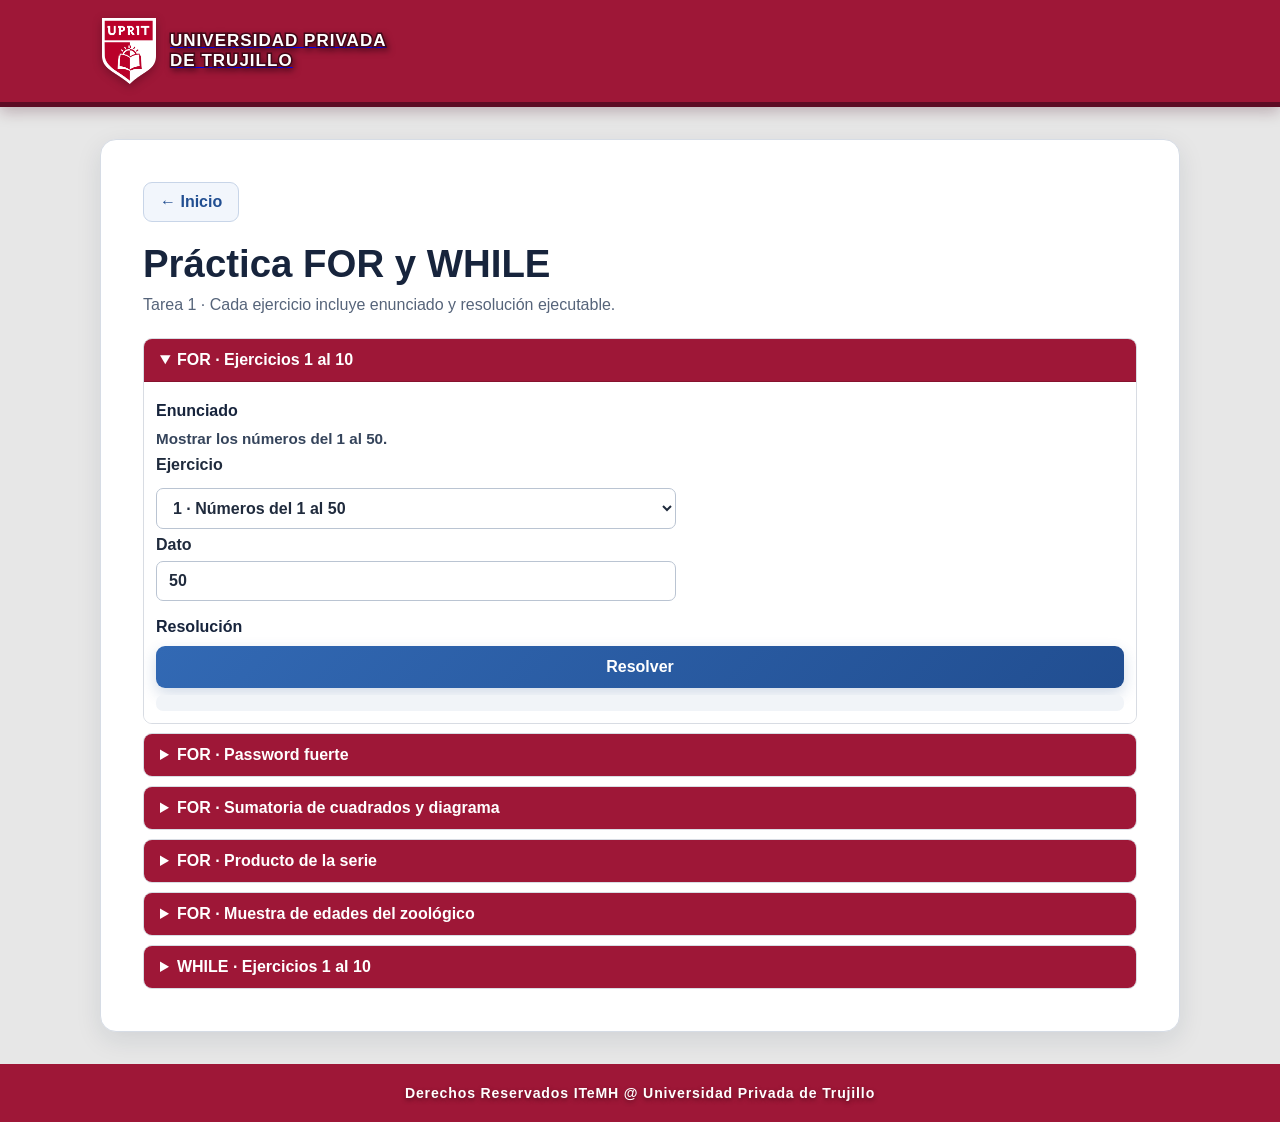
==== PDF1.html @ 5e94118c "Add files via upload" ====
<!doctype html>
<html lang="es">
  <head>
    <!-- CONFIGURACIÓN DE IDIOMA, CARACTERES, PANTALLA Y ESTILOS -->
    <meta charset="utf-8" />
    <meta name="viewport" content="width=device-width,initial-scale=1" />
    <title>Práctica FOR y WHILE · Tarea 1</title>
    <link rel="stylesheet" href="style.css" />
  </head>
  <body>
    <!-- ENCABEZADO INSTITUCIONAL Y ENLACE PARA VOLVER AL INICIO -->
    <header class="topline">
      <a class="identity" href="index.html">
        <img src="imagenes/INSIGNIA_UPRIT.png" alt="Insignia UPRIT" />
        <span class="identity__name">
          Universidad Privada
          <br />
          de Trujillo
        </span>
      </a>
    </header>

    <!-- CONTENIDO PRINCIPAL: EJERCICIOS FOR Y WHILE -->
    <main>
      <a class="back-link" href="index.html">← Inicio</a>
      <h1>Práctica FOR y WHILE</h1>
      <p class="page-intro">Tarea 1 · Cada ejercicio incluye enunciado y resolución ejecutable.</p>


      <!-- LISTA DE EJERCICIOS Y FORMULARIOS INTERACTIVOS -->
      <div class="exercise-list">


        <!-- SELECTOR CON LOS DIEZ EJERCICIOS REALIZADOS USANDO FOR -->
        <details class="exercise exercise--selector" open>
          <summary><h2>FOR · Ejercicios 1 al 10</h2></summary>
          <div class="exercise__body">
            <form onsubmit="return runFor(event);">
              <label>
                Ejercicio
                <select id="fop" onchange="updateForPrompt()">
                  <option value="1">1 · Números del 1 al 50</option>
                  <option value="2">2 · Números del 50 al 1</option>
                  <option value="3">3 · Suma del 1 al 20</option>
                  <option value="4">4 · Tabla del 9</option>
                  <option value="5">5 · Contar pares del 1 al 100</option>
                  <option value="6">6 · Múltiplos de 3</option>
                  <option value="7">7 · Letras del nombre</option>
                  <option value="8">8 · Factorial</option>
                  <option value="9">9 · Promedio de cinco valores</option>
                  <option value="10">10 · Contar valores mayores a 10</option>
                </select>
              </label>
              <p class="exercise-prompt" id="fprompt"></p>
              <label>
                Dato
                <input id="finput" value="50" required />
              </label>
              <button>Resolver</button>
              <output id="fout"></output>
            </form>
          </div>
        </details>


        <!-- GENERADOR DE CONTRASEÑA CON REGLAS BASADAS EN EL NOMBRE -->
        <details class="exercise">
          <summary><h2>FOR · Password fuerte</h2></summary>
          <div class="exercise__body">
            <p>
              Construir clave: longitud + c si impar/t si par + última letra + $ si vocal/% si consonante + primeras
              tres letras.
            </p>
            <form onsubmit="return password(event);">
              <label>
                Nombre
                <input id="nombre" required />
              </label>
              <button>Generar password</button>
              <output id="rpass"></output>
            </form>
            <p>La clave se forma exactamente concatenando esos cinco componentes.</p>
          </div>
        </details>


        <!-- SUMATORIA DE CUADRADOS, RESULTADO Y PASOS DE RESOLUCIÓN -->
        <details class="exercise">
          <summary><h2>FOR · Sumatoria de cuadrados y diagrama</h2></summary>
          <div class="exercise__body">
            <p>Calcular 1² + 2² + 3² + … + n².</p>
            <form onsubmit="return sumCuad(event);">
              <label>
                Valor de n
                <input id="ncuad" type="number" min="1" step="1" value="5" required />
              </label>
              <button>Calcular</button>
              <output id="rcuad"></output>
            </form>
            <p>
              <b>Pseudocódigo:</b>
              Inicio → leer n → suma=0 → para i de 1 a n: suma=suma+i×i → mostrar suma → Fin.
            </p>
            <p>
              <b>Diagrama:</b>
              Inicio → Entrada n → Inicializar suma e i → ¿i≤n? Sí: acumular i² e incrementar i (regresar a condición);
              No: mostrar suma → Fin.
            </p>
          </div>
        </details>


        <!-- PRODUCTO DE LA SERIE Y PASOS DE RESOLUCIÓN -->
        <details class="exercise">
          <summary><h2>FOR · Producto de la serie</h2></summary>
          <div class="exercise__body">
            <p>Calcular P = 1 × 1/2 × 1/3 × … × 1/n.</p>
            <form onsubmit="return producto(event);">
              <label>
                Último denominador n
                <input id="nprod" type="number" min="1" step="1" value="5" required />
              </label>
              <button>Calcular</button>
              <output id="rprod"></output>
            </form>
            <p>
              <b>Pseudocódigo:</b>
              P=1; para i=1..n: P=P×(1/i); mostrar P.
            </p>
            <p>
              <b>Diagrama:</b>
              Inicio → leer n → P=1, i=1 → ¿i≤n? Sí: P=P×1/i, i=i+1 y repetir; No: mostrar P → Fin.
            </p>
          </div>
        </details>


        <!-- CLASIFICACIÓN DE EDADES POR ESPECIE DEL ZOOLÓGICO -->
        <details class="exercise">
          <summary><h2>FOR · Muestra de edades del zoológico</h2></summary>
          <div class="exercise__body">
            <p>
              Elefantes: 20 muestras; jirafas: 15; chimpancés: 40. Categorías: 0–1 año, más de 1 y menos de 3, y 3 años
              o más.
            </p>
            <form onsubmit="return zoologico(event);">
              <label>
                Especie
                <select id="especie">
                  <option value="elefantes">Elefantes (20)</option>
                  <option value="jirafas">Jirafas (15)</option>
                  <option value="chimpances">Chimpancés (40)</option>
                </select>
              </label>
              <label>
                Edades en años, separadas por coma
                <input id="edades" placeholder="0.5, 1, 2.4, 3" required />
              </label>
              <button>Calcular porcentajes</button>
              <output id="rzoo"></output>
            </form>
            <p>
              Resolución: contar cada categoría recorriendo la muestra; porcentaje = conteo ÷ tamaño de muestra × 100.
            </p>
          </div>
        </details>


        <!-- SELECTOR CON LOS DIEZ EJERCICIOS REALIZADOS USANDO WHILE -->
        <details class="exercise exercise--selector">
          <summary><h2>WHILE · Ejercicios 1 al 10</h2></summary>
          <div class="exercise__body">
            <p>
              <b>1.</b>
              Mostrar 1 a 30.
              <b>2.</b>
              Mostrar pares hasta 40.
              <b>3.</b>
              Sumar consecutivos hasta alcanzar 100.
              <b>4.</b>
              Tabla del 6.
              <b>5.</b>
              Contar letras.
              <b>6.</b>
              Sumar 10 números.
              <b>7.</b>
              Mostrar de −1 a −10.
              <b>8.</b>
              Repetir mensaje cinco veces.
              <b>9.</b>
              Contar entradas hasta 0 (sin contar el 0).
              <b>10.</b>
              Promediar notas de 0 a 20 hasta -1.
            </p>
            <form onsubmit="return runWhile(event);">
              <label>
                Ejercicio
                <select id="wop" onchange="updateWhilePrompt()">
                  <option value="1">1 · Números del 1 al 30</option>
                  <option value="2">2 · Pares hasta 40</option>
                  <option value="3">3 · Sumar hasta llegar a 100</option>
                  <option value="4">4 · Tabla del 6</option>
                  <option value="5">5 · Contar letras</option>
                  <option value="6">6 · Sumar diez números</option>
                  <option value="7">7 · Negativos hasta −10</option>
                  <option value="8">8 · Repetir mensaje cinco veces</option>
                  <option value="9">9 · Contar hasta escribir 0</option>
                  <option value="10">10 · Promedio de notas</option>
                </select>
              </label>
              <p class="exercise-prompt" id="wprompt"></p>
              <label>
                Dato
                <input id="winput" value="30" />
              </label>
              <button>Resolver</button>
              <output id="wout"></output>
            </form>
          </div>
        </details>
      </div>
    </main>

    
    <!-- PIE DE PÁGINA INSTITUCIONAL -->
    <footer>Derechos Reservados ITeMH @ Universidad Privada de Trujillo</footer>
    
    
    <!-- COMIENZA SCRIPT -->
    <script>
      // FUNCIONES CORTAS PARA LOCALIZAR ELEMENTOS Y LEER SU VALOR.
      const $ = (id) => document.getElementById(id),
        val = (id) => $(id).value;


      // AGREGA TÍTULOS DE ENUNCIADO Y RESOLUCIÓN A CADA EJERCICIO.
      // PREPARA LOS TÍTULOS DE LAS SECCIONES DE SELECCIÓN FOR Y WHILE.
      document.querySelectorAll(".exercise:not(.exercise--selector) .exercise__body").forEach((body) => {
        const nodes = [...body.children],
          statement = nodes.find((n) => n.matches("p"));
        if (!statement) return;
        const rest = nodes.filter((n) => n !== statement),
          form = rest.find((n) => n.matches("form")),
          explanation = rest.filter((n) => n.matches("p"));
        const en = document.createElement("p");
        en.className = "section-label";
        en.innerHTML = "<strong>Enunciado</strong>";
        const re = document.createElement("p");
        re.className = "section-label";
        re.innerHTML = "<strong>Resolución</strong>";
        body.replaceChildren(en, statement);
        if (explanation.length) {
          body.append(re, ...explanation);
        } else body.append(re);
        if (form) body.append(form);
        rest.filter((n) => !n.matches("p,form")).forEach((n) => body.append(n));
      });


      // COLOCA CADA CONSIGNA JUNTO AL SELECTOR CORRESPONDIENTE.
      document.querySelectorAll(".exercise--selector .exercise__body form").forEach((form) => {
        const en = document.createElement("p");
        en.className = "section-label";
        en.innerHTML = "<strong>Enunciado</strong>";
        const re = document.createElement("p");
        re.className = "section-label";
        re.innerHTML = "<strong>Resolución</strong>";
        form.before(en);
        form.querySelector("button").before(re);
      });
      document
        .querySelectorAll("#fprompt,#wprompt")
        .forEach((prompt) => prompt.closest("form").querySelector("label").before(prompt));


      // CONSIGNAS QUE SE MUESTRAN AL ELEGIR CADA EJERCICIO FOR.
      const forPrompts = [
        "Mostrar los números del 1 al 50.",
        "Mostrar los números del 50 al 1.",
        "Calcular la suma de los números del 1 al 20.",
        "Mostrar la tabla de multiplicar del 9.",
        "Contar cuántos números pares hay entre 1 y 100.",
        "Mostrar los múltiplos de 3 hasta 30.",
        "Ingresar un nombre y mostrar cada letra.",
        "Ingresar un entero y calcular su factorial.",
        "Ingresar cinco números y calcular su promedio.",
        "Ingresar cinco números y contar cuántos son mayores a 10.",
      ];


      // CONSIGNAS QUE SE MUESTRAN AL ELEGIR CADA EJERCICIO WHILE.
      const whilePrompts = [
        "Mostrar los números del 1 al 30.",
        "Mostrar los números pares hasta 40.",
        "Sumar números consecutivos hasta que la suma llegue al menos a 100.",
        "Mostrar la tabla del 6.",
        "Ingresar una palabra y contar sus letras.",
        "Ingresar exactamente 10 números y calcular su suma.",
        "Mostrar los números negativos desde −1 hasta −10.",
        "Ingresar un mensaje y repetirlo cinco veces.",
        "Ingresar números hasta el centinela 0 y contar los anteriores.",
        "Ingresar notas de 0 a 20 hasta -1 y calcular el promedio.",
      ];


      // ACTUALIZA LA CONSIGNA Y EL DATO DE EJEMPLO DEL SELECTOR FOR.
      function updateForPrompt() {
        let i = +$("fop").value - 1;
        $("fprompt").textContent = forPrompts[i];
        $("finput").value =
          i === 0
            ? "50"
            : i === 1
              ? "50"
              : i === 6
                ? "Ana"
                : i === 7
                  ? "5"
                  : i === 8
                    ? "10, 12, 14, 16, 18"
                    : i === 9
                      ? "5, 12, 8, 20, 11"
                      : "5";
      }


      // ACTUALIZA LA CONSIGNA Y EL DATO DE EJEMPLO DEL SELECTOR WHILE.
      function updateWhilePrompt() {
        let i = +$("wop").value - 1;
        $("wprompt").textContent = whilePrompts[i];
        $("winput").value = ["30", "40", "100", "6", "", "1,2,3,4,5,6,7,8,9,10", "", "Hola", "4,7,2,0", "12,15,18,-1"][
          i
        ];
      }


      // MUESTRA LA INFORMACIÓN INICIAL AL CARGAR LA PÁGINA.
      updateForPrompt();
      updateWhilePrompt();


      // EJECUTA EL EJERCICIO FOR SELECCIONADO Y PRESENTA SU RESULTADO.
      function runFor(e) {
        e.preventDefault();
        let op = +val("fop"),
          raw = val("finput").trim(),
          n = Number(raw),
          a = [],
          r = "";
        if (op === 1) {
          n = Number(raw) || 50;
          for (let i = 1; i <= n; i++) a.push(i);
          r = a.join(", ");
        }
        if (op === 2) {
          n = Number(raw) || 50;
          for (let i = n; i >= 1; i--) a.push(i);
          r = a.join(", ");
        }
        if (op === 3) {
          let s = 0;
          for (let i = 1; i <= 20; i++) s += i;
          r = "Suma = " + s;
        }
        if (op === 4) {
          for (let i = 1; i <= 10; i++) a.push(`9 × ${i} = ${9 * i}`);
          r = a.join(" · ");
        }
        if (op === 5) {
          let c = 0;
          for (let i = 1; i <= 100; i++) if (i % 2 === 0) c++;
          r = "Cantidad de pares = " + c;
        }
        if (op === 6) {
          for (let i = 3; i <= 30; i += 3) a.push(i);
          r = a.join(", ");
        }
        if (op === 7) {
          r = [...raw].join(" · ");
        }
        if (op === 8) {
          if (!Number.isInteger(n) || n < 0 || n > 170) r = "Ingrese entero entre 0 y 170.";
          else {
            let f = 1;
            for (let i = 2; i <= n; i++) f *= i;
            r = `${n}! = ${f}`;
          }
        }
        if (op === 9 || op === 10) {
          let ns = raw
            .split(/[\s,;]+/)
            .filter(Boolean)
            .map(Number);
          if (ns.length !== 5 || ns.some((x) => !Number.isFinite(x)))
            r = "Ingrese exactamente cinco números separados por coma.";
          else if (op === 9) r = "Promedio = " + ns.reduce((s, x) => s + x, 0) / 5;
          else {
            let c = 0;
            for (let x of ns) if (x > 10) c++;
            r = "Mayores que 10 = " + c;
          }
        }
        $("fout").textContent = r;
        return false;
      }


      // GENERA UNA CONTRASEÑA APLICANDO LAS REGLAS DEL EJERCICIO.
      function password(e) {
        e.preventDefault();
        let n = val("nombre").trim();
        if (!n) {
          $("rpass").textContent = "Ingrese un nombre.";
          return false;
        }
        let first = n.slice(0, 3),
          last = n.at(-1),
          vowel = "aeiouáéíóú".includes(last.toLowerCase());
        $("rpass").textContent = `Password: ${n.length}${n.length % 2 ? "c" : "t"}${last}${vowel ? "$" : "%"}${first}`;
        return false;
      }


      // CALCULA LA SUMA DE LOS CUADRADOS DESDE 1 HASTA N.
      function sumCuad(e) {
        e.preventDefault();
        let n = +$("ncuad").value,
          s = 0;
        for (let i = 1; i <= n; i++) s += i * i;
        $("rcuad").textContent = `La sumatoria hasta ${n} es ${s}`;
        return false;
      }


      // CALCULA EL PRODUCTO DE LOS INVERSOS DESDE 1 HASTA N.
      function producto(e) {
        e.preventDefault();
        let n = +$("nprod").value,
          p = 1;
        for (let i = 1; i <= n; i++) p *= 1 / i;
        $("rprod").textContent = `P = ${p} (≈ ${p.toExponential(6)})`;
        return false;
      }


      // VALIDA Y CLASIFICA LAS EDADES DE UNA MUESTRA DE ANIMALES.
      function zoologico(e) {
        e.preventDefault();
        let n = { elefantes: 20, jirafas: 15, chimpances: 40 }[val("especie")],
          xs = val("edades")
            .split(/[\s,;]+/)
            .filter(Boolean)
            .map(Number);
        if (xs.length !== n || xs.some((x) => !Number.isFinite(x) || x < 0)) {
          $("rzoo").textContent = `Ingrese exactamente ${n} edades válidas.`;
          return false;
        }
        let c = [0, 0, 0];
        for (let x of xs) {
          if (x <= 1) c[0]++;
          else if (x < 3) c[1]++;
          else c[2]++;
        }
        $("rzoo").textContent =
          `0–1 año: ${c[0]} (${((c[0] / n) * 100).toFixed(1)}%) · >1 y <3: ${c[1]} (${((c[1] / n) * 100).toFixed(1)}%) · 3 o más: ${c[2]} (${((c[2] / n) * 100).toFixed(1)}%)`;
        return false;
      }


      // EJECUTA EL EJERCICIO WHILE SELECCIONADO Y MUESTRA EL RESULTADO.
      function runWhile(e) {
        e.preventDefault();
        let o = +val("wop"),
          raw = val("winput").trim(),
          a = [],
          r = "";
        if (o === 1) {
          let i = 1;
          while (i <= 30) a.push(i++);
          r = a.join(", ");
        }
        if (o === 2) {
          let i = 2;
          while (i <= 40) {
            a.push(i);
            i += 2;
          }
          r = a.join(", ");
        }
        if (o === 3) {
          let s = 0,
            i = 1;
          while (s < 100) s += i++;
          r = `Suma=${s}; último número=${i - 1}`;
        }
        if (o === 4) {
          let i = 1;
          while (i <= 10) {
            a.push(`6×${i}=${6 * i}`);
            i++;
          }
          r = a.join(" · ");
        }
        if (o === 5) {
          let i = 0;
          while (i < raw.length) i++;
          r = "Cantidad de caracteres = " + i;
        }
        if (o === 6 || o === 9 || o === 10) {
          let ns = raw
            .split(/[\s,;]+/)
            .filter(Boolean)
            .map(Number);
          if (ns.some((x) => !Number.isFinite(x))) r = "Entrada inválida";
          else if (o === 6) {
            if (ns.length !== 10) r = "Ingrese exactamente 10 números.";
            else {
              let i = 0,
                s = 0;
              while (i < 10) s += ns[i++];
              r = "Suma = " + s;
            }
          } else if (o === 9) {
            let i = 0;
            while (i < ns.length && ns[i] !== 0) i++;
            r = "Cantidad antes del cero = " + i + (i === ns.length ? " (no se encontró el 0)" : "");
          } else {
            let i = 0,
              s = 0,
              c = 0;
            while (i < ns.length && ns[i] !== -1) {
              if (ns[i] < 0 || ns[i] > 20) {
                r = "Nota inválida (use 0 a 20).";
                break;
              }
              s += ns[i++];
              c++;
            }
            if (!r) r = c ? "Promedio = " + (s / c).toFixed(2) : "No se ingresaron notas";
          }
        }
        if (o === 7) {
          let i = -1;
          while (i >= -10) a.push(i--);
          r = a.join(", ");
        }
        if (o === 8) {
          let i = 0;
          while (i < 5) {
            a.push(raw);
            i++;
          }
          r = a.join(" · ");
        }
        $("wout").textContent = r;
        return false;
      }
    </script>
    <!-- FINALIZA SCRIPT -->

  </body>
</html>
---- style.css ----
:root { font-family: "Segoe UI", Arial, sans-serif; color: #202b3d; background: #e7e7e7; --red: #9e1737; --red-dark: #5c0c24; --ink: #17243c; --blue: #214e91; --content-width: 1080px; }
* { box-sizing: border-box; }
body { min-height: 100vh; margin: 0; display: flex; flex-direction: column; background: #e7e7e7; }
.topline { display: flex; align-items: center; justify-content: space-between; gap: 20px; padding: 18px max(24px, calc((100% - var(--content-width)) / 2)); background: var(--red); border-bottom: 5px solid var(--red-dark); box-shadow: 0 5px 14px rgba(63,7,27,.25); }
.identity { display: flex; align-items: center; gap: 12px; }
.identity img { width: 58px; height: 66px; object-fit: contain; filter: drop-shadow(0 3px 5px rgba(40,0,15,.35)); }
.identity__name { color: #fff; font-size: 17px; font-weight: 850; letter-spacing: .06em; line-height: 1.15; text-transform: uppercase; -webkit-text-stroke: 3px #430818; paint-order: stroke fill; filter: drop-shadow(2px 3px 3px rgba(35,0,12,.55)); }
main { width: min(100% - 32px, var(--content-width)); flex: 1; margin: 32px auto; }
main.main--cover { width: min(100% - 32px, clamp(620px, 46vw, 820px)); display: flex; align-items: center; }
.cover { width: 100%; padding: 12px 20px; border: 0; outline: 0; background: transparent; text-align: center; box-shadow: none; }
.cover h1 { margin: 0; color: var(--ink); font-size: clamp(28px,2.4vw,46px); letter-spacing: -.04em; line-height: 1.15; text-shadow: 0 3px 6px rgba(0,0,0,.28); }
.cover__session { display: block; margin: 8px 0 3em; color: var(--red); font-size: 15px; font-weight: 800; letter-spacing: .16em; text-transform: uppercase; }
.cover__details { display: grid; gap: 12px; margin: 0; } .cover__details div { margin: 0; }
.cover__details dt { margin-bottom: 2px; color: #677b95; font-size: 15px; font-weight: 700; letter-spacing: .12em; text-transform: uppercase; }
.cover__details dd { margin: 0; color: var(--ink); font-size: clamp(17px,1.15vw,22px); font-weight: 600; line-height: 1.3; text-transform: uppercase; overflow-wrap: anywhere; }
.cover__links { display: grid; grid-template-columns: repeat(2,minmax(0,1fr)); gap: 14px; margin-top: 3em; }
.cover__links a, button { display: inline-block; padding: 12px 18px; border: 0; border-radius: 9px; background: linear-gradient(135deg,#3269b4,var(--blue)); color: #fff; font: inherit; font-weight: 700; text-decoration: none; cursor: pointer; box-shadow: 0 6px 15px rgba(29,74,139,.2); transition: transform .2s,box-shadow .2s,background .2s; }
.cover__links a { display: block; padding: 16px 20px; }
.cover__links a:hover, button:hover { transform: translateY(-2px); background: #173f7c; box-shadow: 0 10px 20px rgba(29,74,139,.27); }
:focus-visible { outline: 3px solid #bc2435; outline-offset: 3px; }
.cover__session,.cover__details dt,.cover__details dd { text-shadow: 0 2px 3px rgba(23,36,60,.22); }
.cover__links a { text-shadow: 0 1px 2px rgba(18,45,85,.45); }
main:not(.main--cover) h1 { margin: 0 0 10px; color: var(--ink); font-size: clamp(28px,3vw,40px); }
main:not(.main--cover) { padding: clamp(20px,4vw,42px); border: 1px solid #d6dce5; border-radius: 16px; background: #fff; box-shadow: 0 8px 26px rgba(23,36,60,.10); }
.page-intro { margin: 0 0 24px; color: #56647a; }
.exercise-list { display: grid; gap: 9px; }
main > section { margin: 14px 0; padding: 14px 0; border: 0; border-bottom: 1px solid #d6dce5; border-radius: 0; background: transparent; box-shadow: none; }
.exercise { overflow: hidden; border: 1px solid #d8dce3; border-radius: 9px; background: #fff; box-shadow: none; }
.exercise h2 { margin: 0; font-size: 1.1rem; }
.exercise summary { padding: 12px 16px; background: var(--red); color: #fff; font-weight: 750; cursor: pointer; }
.exercise summary::marker { color: #fff; }
.exercise summary h2 { display: inline; color: inherit; font-size: 1rem; }
.exercise[open] summary { border-bottom: 1px solid #86122d; }
.exercise__body { padding: 10px 12px 12px; color: #202b3d; background: #fff; }
.exercise__body p { margin: 7px 0; }
.exercise__body .section-label { margin: 10px 0 3px; color: #17243c; }
.exercise__body .section-label strong { font-weight: 800; }
.exercise-prompt { margin: 2px 0 !important; color: #35445b; font-size: .95rem; font-weight: 750; }
.exercise--selector label:has(#fop), .exercise--selector label:has(#wop) { font-size: 0; }
.exercise--selector label:has(#fop)::before, .exercise--selector label:has(#wop)::before { content: "Ejercicio"; font-size: 1rem; }
.exercise--selector label:has(#fop) select, .exercise--selector label:has(#wop) select { font-size: 1rem; }
.exercise--selector .exercise__body > p:not(.exercise-prompt):not(.section-label) { display: none; }
.exercise--selector .exercise__body form { gap: 7px; margin-top: 8px; }
.exercise--selector .exercise__body output { min-height: 0; padding: 8px 10px; }
.exercise form { display: grid; gap: 12px; margin-top: 16px; }
.exercise label { display: grid; gap: 7px; font-weight: 650; }
input,select { width: 100%; max-width: 520px; padding: 10px 12px; border: 1px solid #bac4d2; border-radius: 7px; background: #fff; color: #202b3d; font: inherit; }
output { display: block; min-height: 1.5em; padding: 12px; border-radius: 7px; background: #f1f4f8; color: var(--ink); line-height: 1.6; overflow-wrap: anywhere; }
.back-link { display: inline-flex; align-items: center; gap: 8px; margin: 0 0 20px; padding: 10px 16px; border: 1px solid #c8d5e8; border-radius: 9px; background: #f2f6fc; color: var(--blue); font-weight: 750; text-decoration: none; transition: background .2s,transform .2s,box-shadow .2s; }
.back-link:hover { transform: translateY(-1px); background: #e4edf9; box-shadow: 0 4px 10px rgba(29,74,139,.12); }
footer { padding: 21px 20px; background: var(--red); color: #fff; font-size: clamp(13px,1.1vw,16px); font-weight: 800; letter-spacing: .06em; text-align: center; text-shadow: 0 2px 4px rgba(45,0,16,.55); }
@media(max-width:640px) { .topline { padding: 13px 18px; } main { margin-top: 20px; } }
@media(max-width:430px) { .topline { padding: 12px 14px; } .identity { gap: 9px; } .identity img { width: 47px; height: 54px; } .identity__name { font-size: 13px; } main,main.main--cover { width: min(100% - 20px,620px); margin: 20px auto; } main:not(.main--cover) { padding: 16px 12px; } .cover { padding: 10px 5px; } .cover h1 { font-size: clamp(25px,7vw,30px); } .cover__details dd { font-size: 16px; } .cover__links { grid-template-columns: 1fr; } .exercise__body { padding: 12px; } }
@media(prefers-reduced-motion:reduce) { *,*::before,*::after { transition: none !important; } }
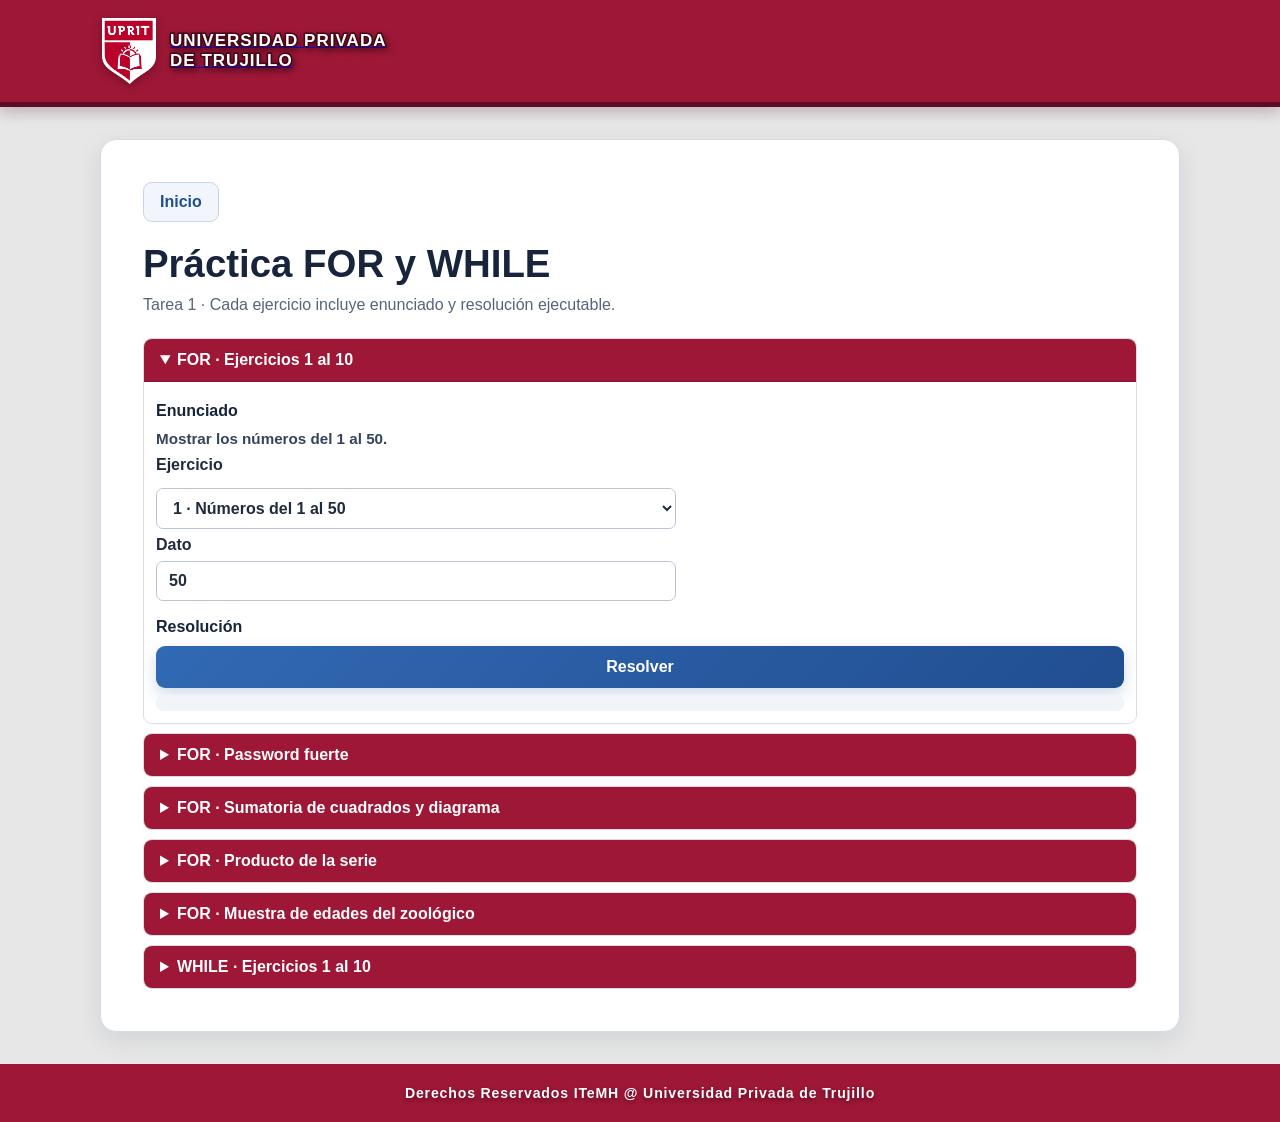
==== commit 4f00d4c5: "Update PDF1.html" ====
--- a/PDF1.html
+++ b/PDF1.html
@@ -22,7 +22,7 @@
 
     <!-- CONTENIDO PRINCIPAL: EJERCICIOS FOR Y WHILE -->
     <main>
-      <a class="back-link" href="index.html">← Inicio</a>
+      <a class="back-link" href="index.html">Inicio</a>
       <h1>Práctica FOR y WHILE</h1>
       <p class="page-intro">Tarea 1 · Cada ejercicio incluye enunciado y resolución ejecutable.</p>
 
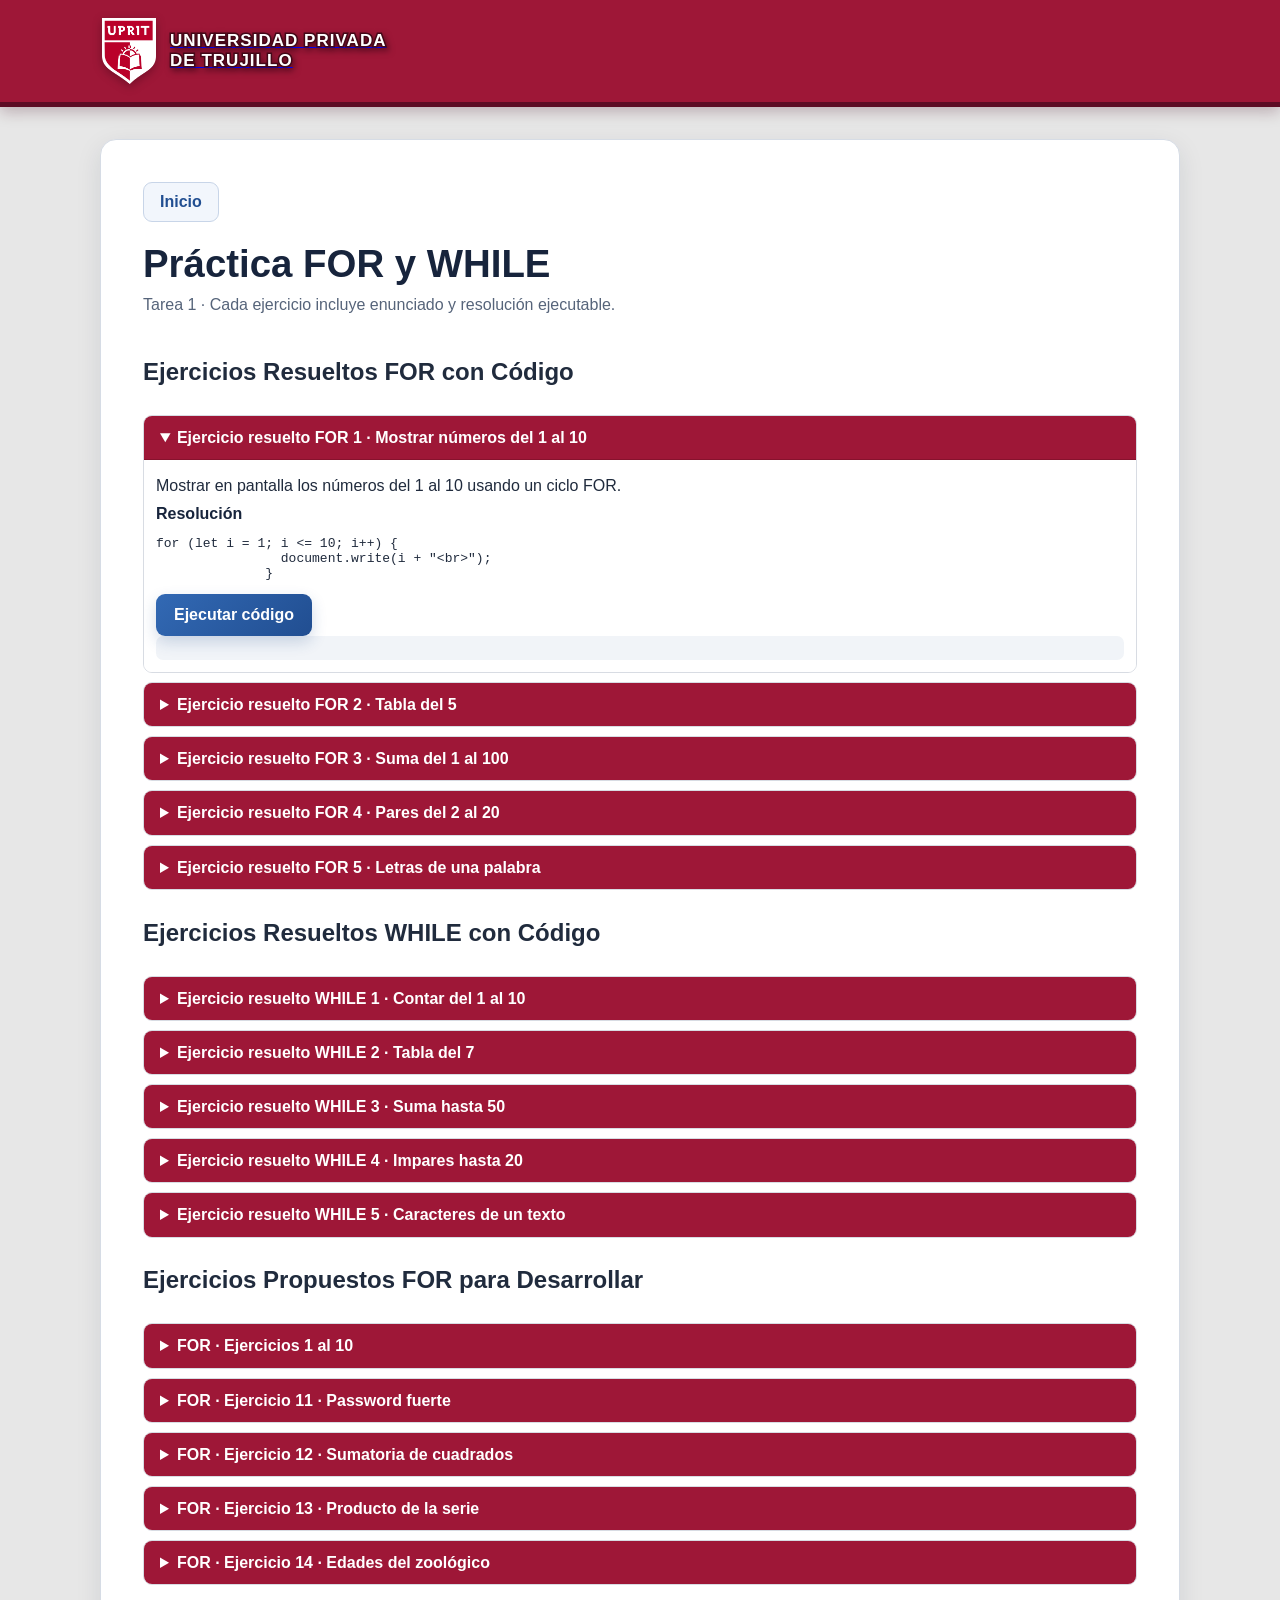
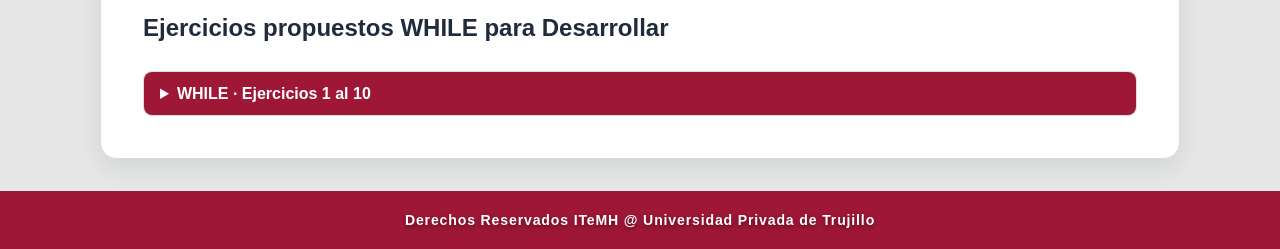
==== commit 133a917e: "Add files via upload" ====
--- a/PDF1.html
+++ b/PDF1.html
@@ -1,6 +1,9 @@
 <!doctype html>
 <html lang="es">
   <head>
+
+
+
     <!-- CONFIGURACIÓN DE IDIOMA, CARACTERES, PANTALLA Y ESTILOS -->
     <meta charset="utf-8" />
     <meta name="viewport" content="width=device-width,initial-scale=1" />
@@ -8,6 +11,9 @@
     <link rel="stylesheet" href="style.css" />
   </head>
   <body>
+
+
+
     <!-- ENCABEZADO INSTITUCIONAL Y ENLACE PARA VOLVER AL INICIO -->
     <header class="topline">
       <a class="identity" href="index.html">
@@ -20,6 +26,8 @@
       </a>
     </header>
 
+
+
     <!-- CONTENIDO PRINCIPAL: EJERCICIOS FOR Y WHILE -->
     <main>
       <a class="back-link" href="index.html">Inicio</a>
@@ -27,40 +35,232 @@
       <p class="page-intro">Tarea 1 · Cada ejercicio incluye enunciado y resolución ejecutable.</p>
 
 
+
       <!-- LISTA DE EJERCICIOS Y FORMULARIOS INTERACTIVOS -->
       <div class="exercise-list">
+        <h2 id="solved-heading" class="exercise-section-title">Ejercicios Resueltos FOR con Código</h2>
+        <div id="solved-for-list" class="exercise-list">
+
+
+
+          <!-- EJERCICIO RESUELTO FOR 1: RECORRER DEL 1 AL 10 -->
+          <details class="exercise" open>
+            <summary><h3>Ejercicio resuelto FOR 1 · Mostrar números del 1 al 10</h3></summary>
+            <div class="exercise__body">
+              <p>Mostrar en pantalla los números del 1 al 10 usando un ciclo FOR.</p>
+              <p class="section-label"><strong>Resolución</strong></p>
+              <pre><code>for (let i = 1; i &lt;= 10; i++) {
+                document.write(i + "&lt;br&gt;");
+              }</code></pre>
+              <button type="button" onclick="runSolvedFor1()">Ejecutar código</button>
+              <output id="solvedFor1"></output>
+            </div>
+          </details>
+
+
+
+          <!-- EJERCICIO RESUELTO FOR 2: TABLA DE MULTIPLICAR DEL 5 -->
+          <details class="exercise">
+            <summary><h3>Ejercicio resuelto FOR 2 · Tabla del 5</h3></summary>
+            <div class="exercise__body">
+              <p>Mostrar la tabla del 5 del 1 al 10.</p>
+              <p class="section-label"><strong>Resolución</strong></p>
+              <pre><code>for (let i = 1; i &lt;= 10; i++) {
+                document.write("5 x " + i + " = " + 5 * i + "&lt;br&gt;");
+              }</code></pre>
+              <button type="button" onclick="runSolvedFor2()">Ejecutar código</button>
+              <output id="solvedFor2"></output>
+            </div>
+          </details>
+
+
+
+          <!-- EJERCICIO RESUELTO FOR 3: SUMA DEL 1 AL 100 -->
+          <details class="exercise">
+            <summary><h3>Ejercicio resuelto FOR 3 · Suma del 1 al 100</h3></summary>
+            <div class="exercise__body">
+              <p>Sumar los números del 1 al 100.</p>
+              <p class="section-label"><strong>Resolución</strong></p>
+              <pre><code>let suma = 0;
+              for (let i = 1; i &lt;= 100; i++) {
+                suma += i;
+              }
+              document.write("La suma es: " + suma);</code></pre>
+              <button type="button" onclick="runSolvedFor3()">Ejecutar código</button>
+              <output id="solvedFor3"></output>
+            </div>
+          </details>
+
+
+
+          <!-- EJERCICIO RESUELTO FOR 4: NÚMEROS PARES -->
+          <details class="exercise">
+            <summary><h3>Ejercicio resuelto FOR 4 · Pares del 2 al 20</h3></summary>
+            <div class="exercise__body">
+              <p>Mostrar los números pares desde 2 hasta 20.</p>
+              <p class="section-label"><strong>Resolución</strong></p>
+              <pre><code>for (let i = 2; i &lt;= 20; i += 2) {
+                document.write(i + "&lt;br&gt;");
+              }</code></pre>
+              <button type="button" onclick="runSolvedFor4()">Ejecutar código</button>
+              <output id="solvedFor4"></output>
+            </div>
+          </details>
+
+
+
+          <!-- EJERCICIO RESUELTO FOR 5: LETRAS DE UNA PALABRA -->
+          <details class="exercise">
+            <summary><h3>Ejercicio resuelto FOR 5 · Letras de una palabra</h3></summary>
+            <div class="exercise__body">
+              <p>Mostrar cada letra de JavaScript.</p>
+              <p class="section-label"><strong>Resolución</strong></p>
+              <pre><code>let palabra = "JavaScript";
+              for (let i = 0; i &lt; palabra.length; i++) {
+                document.write(palabra[i] + "&lt;br&gt;");
+              }</code></pre>
+              <button type="button" onclick="runSolvedFor5()">Ejecutar código</button>
+              <output id="solvedFor5"></output>
+            </div>
+          </details>
+        </div>
+        <h2 id="solved-while-heading" class="exercise-section-title">Ejercicios Resueltos WHILE con Código</h2>
+        <div id="solved-while-list" class="exercise-list">
+
+
+
+          <!-- EJERCICIO RESUELTO WHILE 1: CONTAR DEL 1 AL 10 -->
+          <details class="exercise">
+            <summary><h3>Ejercicio resuelto WHILE 1 · Contar del 1 al 10</h3></summary>
+            <div class="exercise__body">
+              <p>Mostrar los números del 1 al 10.</p>
+              <p class="section-label"><strong>Resolución</strong></p>
+              <pre><code>let i = 1;
+              while (i &lt;= 10) {
+                document.write(i + "&lt;br&gt;");
+                i++;
+              }</code></pre>
+              <button type="button" onclick="runSolvedWhile1()">Ejecutar código</button>
+              <output id="solvedWhile1"></output>
+            </div>
+          </details>
+
+
+
+          <!-- EJERCICIO RESUELTO WHILE 2: TABLA DEL 7 -->
+          <details class="exercise">
+            <summary><h3>Ejercicio resuelto WHILE 2 · Tabla del 7</h3></summary>
+            <div class="exercise__body">
+              <p>Mostrar la tabla del 7 del 1 al 10.</p>
+              <p class="section-label"><strong>Resolución</strong></p>
+              <pre><code>let i = 1;
+              while (i &lt;= 10) {
+                document.write("7 x " + i + " = " + 7 * i + "&lt;br&gt;");
+                i++;
+              }</code></pre>
+              <button type="button" onclick="runSolvedWhile2()">Ejecutar código</button>
+              <output id="solvedWhile2"></output>
+            </div>
+          </details>
+
+
+
+          <!-- EJERCICIO RESUELTO WHILE 3: SUMA HASTA 50 -->
+          <details class="exercise">
+            <summary><h3>Ejercicio resuelto WHILE 3 · Suma hasta 50</h3></summary>
+            <div class="exercise__body">
+              <p>Sumar los números del 1 al 50.</p>
+              <p class="section-label"><strong>Resolución</strong></p>
+              <pre><code>let suma = 0;
+              let i = 1;
+              while (i &lt;= 50) {
+                suma += i;
+                i++;
+              }
+              document.write("Resultado: " + suma);</code></pre>
+              <button type="button" onclick="runSolvedWhile3()">Ejecutar código</button>
+              <output id="solvedWhile3"></output>
+            </div>
+          </details>
+
+
+
+          <!-- EJERCICIO RESUELTO WHILE 4: NÚMEROS IMPARES -->
+          <details class="exercise">
+            <summary><h3>Ejercicio resuelto WHILE 4 · Impares hasta 20</h3></summary>
+            <div class="exercise__body">
+              <p>Mostrar los números impares desde 1 hasta 20.</p>
+              <p class="section-label"><strong>Resolución</strong></p>
+              <pre><code>let i = 1;
+              while (i &lt;= 20) {
+                document.write(i + "&lt;br&gt;");
+                i += 2;
+              }</code></pre>
+              <button type="button" onclick="runSolvedWhile4()">Ejecutar código</button>
+              <output id="solvedWhile4"></output>
+            </div>
+          </details>
+
+
+
+          <!-- EJERCICIO RESUELTO WHILE 5: CARACTERES DE UN TEXTO -->
+          <details class="exercise">
+            <summary><h3>Ejercicio resuelto WHILE 5 · Caracteres de un texto</h3></summary>
+            <div class="exercise__body">
+              <p>Mostrar cada carácter de HTML5.</p>
+              <p class="section-label"><strong>Resolución</strong></p>
+              <pre><code>let texto = "HTML5";
+              let i = 0;
+              while (i &lt; texto.length) {
+                document.write(texto[i] + "&lt;br&gt;");
+                i++;
+              }</code></pre>
+              <button type="button" onclick="runSolvedWhile5()">Ejecutar código</button>
+              <output id="solvedWhile5"></output>
+            </div>
+          </details>
+        </div>
+        <h2 id="proposed-for-heading" class="exercise-section-title">Ejercicios Propuestos FOR para Desarrollar</h2>
+
 
 
         <!-- SELECTOR CON LOS DIEZ EJERCICIOS REALIZADOS USANDO FOR -->
-        <details class="exercise exercise--selector" open>
+        <details class="exercise exercise--selector">
           <summary><h2>FOR · Ejercicios 1 al 10</h2></summary>
           <div class="exercise__body">
-            <form onsubmit="return runFor(event);">
-              <label>
-                Ejercicio
-                <select id="fop" onchange="updateForPrompt()">
-                  <option value="1">1 · Números del 1 al 50</option>
-                  <option value="2">2 · Números del 50 al 1</option>
-                  <option value="3">3 · Suma del 1 al 20</option>
-                  <option value="4">4 · Tabla del 9</option>
-                  <option value="5">5 · Contar pares del 1 al 100</option>
-                  <option value="6">6 · Múltiplos de 3</option>
-                  <option value="7">7 · Letras del nombre</option>
-                  <option value="8">8 · Factorial</option>
-                  <option value="9">9 · Promedio de cinco valores</option>
-                  <option value="10">10 · Contar valores mayores a 10</option>
-                </select>
-              </label>
-              <p class="exercise-prompt" id="fprompt"></p>
-              <label>
-                Dato
-                <input id="finput" value="50" required />
-              </label>
-              <button>Resolver</button>
-              <output id="fout"></output>
-            </form>
+            <div class="selector-grid">
+              <form onsubmit="return runFor(event);">
+                <label>
+                  Ejercicio
+                  <select id="fop" onchange="updateForPrompt()">
+                    <option value="1">1 · Números del 1 al 50</option>
+                    <option value="2">2 · Números del 50 al 1</option>
+                    <option value="3">3 · Suma del 1 al 20</option>
+                    <option value="4">4 · Tabla del 9</option>
+                    <option value="5">5 · Contar pares del 1 al 100</option>
+                    <option value="6">6 · Múltiplos de 3</option>
+                    <option value="7">7 · Letras del nombre</option>
+                    <option value="8">8 · Factorial</option>
+                    <option value="9">9 · Promedio de cinco valores</option>
+                    <option value="10">10 · Contar valores mayores a 10</option>
+                  </select>
+                </label>
+                <p class="exercise-prompt" id="fprompt"></p>
+                <label>
+                  Dato
+                  <input id="finput" value="50" required />
+                </label>
+                <button>Resolver</button>
+                <output id="fout"></output>
+              </form>
+              <div class="code-view">
+                <p class="section-label"><strong>Código JavaScript</strong></p>
+                <pre class="code-view__pre"><code id="fcode"></code></pre>
+              </div>
+            </div>
           </div>
         </details>
+
 
 
         <!-- GENERADOR DE CONTRASEÑA CON REGLAS BASADAS EN EL NOMBRE -->
@@ -79,9 +279,21 @@
               <button>Generar password</button>
               <output id="rpass"></output>
             </form>
+            <div class="code-view">
+              <p class="section-label"><strong>Código JavaScript</strong></p>
+              <pre class="code-view__pre"><code>let nombre = "Ana";
+let ultima = nombre.at(-1).toLowerCase();
+let clave =
+  <mark class="hl">nombre.length</mark> +
+  (nombre.length % 2 ? "c" : "t") +
+  ultima +
+  (<mark class="hl">"aeiou".includes(ultima) ? "$" : "%"</mark>) +
+  nombre.slice(0, 3);</code></pre>
+            </div>
             <p>La clave se forma exactamente concatenando esos cinco componentes.</p>
           </div>
         </details>
+
 
 
         <!-- SUMATORIA DE CUADRADOS, RESULTADO Y PASOS DE RESOLUCIÓN -->
@@ -97,17 +309,73 @@
               <button>Calcular</button>
               <output id="rcuad"></output>
             </form>
-            <p>
-              <b>Pseudocódigo:</b>
-              Inicio → leer n → suma=0 → para i de 1 a n: suma=suma+i×i → mostrar suma → Fin.
-            </p>
-            <p>
-              <b>Diagrama:</b>
-              Inicio → Entrada n → Inicializar suma e i → ¿i≤n? Sí: acumular i² e incrementar i (regresar a condición);
-              No: mostrar suma → Fin.
-            </p>
+            <div class="code-view">
+              <p class="section-label"><strong>Código JavaScript</strong></p>
+              <pre class="code-view__pre"><code>let n = 5, suma = 0;
+for (let i = 1; i &lt;= n; i++) {
+  <mark class="hl">suma += i * i;</mark>
+}</code></pre>
+            </div>
+            <div class="algorithm">
+              <p class="section-label"><strong>Pseudocódigo</strong></p>
+              <pre class="pseudocode"><code>Inicio
+  Leer n
+  suma ← 0
+  Para i ← 1 hasta n
+    suma ← suma + i × i
+  Fin Para
+  Mostrar suma
+Fin</code></pre>
+              <p class="section-label"><strong>Diagrama de flujo</strong></p>
+              <figure class="flowchart">
+                <svg viewBox="0 0 600 520" role="img" aria-labelledby="flujo12-title">
+                  <title id="flujo12-title">Diagrama de flujo de la sumatoria de cuadrados</title>
+                  <defs>
+                    <marker
+                      id="flecha12"
+                      viewBox="0 0 10 10"
+                      refX="9"
+                      refY="5"
+                      markerWidth="7"
+                      markerHeight="7"
+                      orient="auto-start-reverse"
+                    >
+                      <path d="M0,0 L10,5 L0,10 z" fill="#3b4d68"></path>
+                    </marker>
+                  </defs>
+                  <rect class="shape shape--terminal" x="170" y="10" width="120" height="40" rx="20"></rect>
+                  <text x="230" y="30" text-anchor="middle" dominant-baseline="middle">Inicio</text>
+                  <path class="arrow" d="M230,50 V66" marker-end="url(#flecha12)"></path>
+                  <polygon class="shape" points="180,72 300,72 290,112 170,112"></polygon>
+                  <text x="235" y="92" text-anchor="middle" dominant-baseline="middle">Leer n</text>
+                  <path class="arrow" d="M230,112 V130" marker-end="url(#flecha12)"></path>
+                  <rect class="shape" x="130" y="132" width="200" height="42"></rect>
+                  <text x="230" y="153" text-anchor="middle" dominant-baseline="middle">suma ← 0, i ← 1</text>
+                  <path class="arrow" d="M230,174 V180" marker-end="url(#flecha12)"></path>
+                  <polygon class="shape" points="230,180 330,242 230,304 130,242"></polygon>
+                  <text x="230" y="242" text-anchor="middle" dominant-baseline="middle">¿i ≤ n?</text>
+                  <path class="arrow" d="M330,242 H376" marker-end="url(#flecha12)"></path>
+                  <text class="arrow-label" x="352" y="232" text-anchor="middle">Sí</text>
+                  <rect class="shape" x="380" y="200" width="170" height="50"></rect>
+                  <text x="465" y="225" text-anchor="middle" dominant-baseline="middle">suma ← suma + i²</text>
+                  <path class="arrow" d="M465,250 V288" marker-end="url(#flecha12)"></path>
+                  <rect class="shape" x="380" y="290" width="170" height="50"></rect>
+                  <text x="465" y="315" text-anchor="middle" dominant-baseline="middle">i ← i + 1</text>
+                  <path class="arrow" d="M465,340 V400 H570 V264 H298" marker-end="url(#flecha12)"></path>
+                  <path class="arrow" d="M230,304 V372" marker-end="url(#flecha12)"></path>
+                  <text class="arrow-label" x="244" y="336" text-anchor="start">No</text>
+                  <polygon class="shape" points="180,374 300,374 290,416 170,416"></polygon>
+                  <text x="235" y="395" text-anchor="middle" dominant-baseline="middle">Mostrar suma</text>
+                  <path class="arrow" d="M230,416 V466" marker-end="url(#flecha12)"></path>
+                  <rect class="shape shape--terminal" x="170" y="468" width="120" height="40" rx="20"></rect>
+                  <text x="230" y="488" text-anchor="middle" dominant-baseline="middle">Fin</text>
+                </svg>
+                <figcaption>Se repite mientras i ≤ n; el ciclo termina cuando i supera a n.</figcaption>
+              </figure>
+            </div>
           </div>
         </details>
+
 
 
         <!-- PRODUCTO DE LA SERIE Y PASOS DE RESOLUCIÓN -->
@@ -123,16 +391,73 @@
               <button>Calcular</button>
               <output id="rprod"></output>
             </form>
-            <p>
-              <b>Pseudocódigo:</b>
-              P=1; para i=1..n: P=P×(1/i); mostrar P.
-            </p>
-            <p>
-              <b>Diagrama:</b>
-              Inicio → leer n → P=1, i=1 → ¿i≤n? Sí: P=P×1/i, i=i+1 y repetir; No: mostrar P → Fin.
-            </p>
+            <div class="code-view">
+              <p class="section-label"><strong>Código JavaScript</strong></p>
+              <pre class="code-view__pre"><code>let n = 5, P = 1;
+for (let i = 1; i &lt;= n; i++) {
+  <mark class="hl">P *= 1 / i;</mark>
+}</code></pre>
+            </div>
+            <div class="algorithm">
+              <p class="section-label"><strong>Pseudocódigo</strong></p>
+              <pre class="pseudocode"><code>Inicio
+  Leer n
+  P ← 1
+  Para i ← 1 hasta n
+    P ← P × (1 / i)
+  Fin Para
+  Mostrar P
+Fin</code></pre>
+              <p class="section-label"><strong>Diagrama de flujo</strong></p>
+              <figure class="flowchart">
+                <svg viewBox="0 0 600 520" role="img" aria-labelledby="flujo13-title">
+                  <title id="flujo13-title">Diagrama de flujo del producto de la serie</title>
+                  <defs>
+                    <marker
+                      id="flecha13"
+                      viewBox="0 0 10 10"
+                      refX="9"
+                      refY="5"
+                      markerWidth="7"
+                      markerHeight="7"
+                      orient="auto-start-reverse"
+                    >
+                      <path d="M0,0 L10,5 L0,10 z" fill="#3b4d68"></path>
+                    </marker>
+                  </defs>
+                  <rect class="shape shape--terminal" x="170" y="10" width="120" height="40" rx="20"></rect>
+                  <text x="230" y="30" text-anchor="middle" dominant-baseline="middle">Inicio</text>
+                  <path class="arrow" d="M230,50 V66" marker-end="url(#flecha13)"></path>
+                  <polygon class="shape" points="180,72 300,72 290,112 170,112"></polygon>
+                  <text x="235" y="92" text-anchor="middle" dominant-baseline="middle">Leer n</text>
+                  <path class="arrow" d="M230,112 V130" marker-end="url(#flecha13)"></path>
+                  <rect class="shape" x="130" y="132" width="200" height="42"></rect>
+                  <text x="230" y="153" text-anchor="middle" dominant-baseline="middle">P ← 1, i ← 1</text>
+                  <path class="arrow" d="M230,174 V180" marker-end="url(#flecha13)"></path>
+                  <polygon class="shape" points="230,180 330,242 230,304 130,242"></polygon>
+                  <text x="230" y="242" text-anchor="middle" dominant-baseline="middle">¿i ≤ n?</text>
+                  <path class="arrow" d="M330,242 H376" marker-end="url(#flecha13)"></path>
+                  <text class="arrow-label" x="352" y="232" text-anchor="middle">Sí</text>
+                  <rect class="shape" x="380" y="200" width="170" height="50"></rect>
+                  <text x="465" y="225" text-anchor="middle" dominant-baseline="middle">P ← P × (1 / i)</text>
+                  <path class="arrow" d="M465,250 V288" marker-end="url(#flecha13)"></path>
+                  <rect class="shape" x="380" y="290" width="170" height="50"></rect>
+                  <text x="465" y="315" text-anchor="middle" dominant-baseline="middle">i ← i + 1</text>
+                  <path class="arrow" d="M465,340 V400 H570 V264 H298" marker-end="url(#flecha13)"></path>
+                  <path class="arrow" d="M230,304 V372" marker-end="url(#flecha13)"></path>
+                  <text class="arrow-label" x="244" y="336" text-anchor="start">No</text>
+                  <polygon class="shape" points="180,374 300,374 290,416 170,416"></polygon>
+                  <text x="235" y="395" text-anchor="middle" dominant-baseline="middle">Mostrar P</text>
+                  <path class="arrow" d="M230,416 V466" marker-end="url(#flecha13)"></path>
+                  <rect class="shape shape--terminal" x="170" y="468" width="120" height="40" rx="20"></rect>
+                  <text x="230" y="488" text-anchor="middle" dominant-baseline="middle">Fin</text>
+                </svg>
+                <figcaption>Se repite mientras i ≤ n; el ciclo termina cuando i supera a n.</figcaption>
+              </figure>
+            </div>
           </div>
         </details>
+
 
 
         <!-- CLASIFICACIÓN DE EDADES POR ESPECIE DEL ZOOLÓGICO -->
@@ -159,6 +484,15 @@
               <button>Calcular porcentajes</button>
               <output id="rzoo"></output>
             </form>
+            <div class="code-view">
+              <p class="section-label"><strong>Código JavaScript</strong></p>
+              <pre class="code-view__pre"><code>for (let i = 0; i &lt; edades.length; i++) {
+  if (<mark class="hl">edades[i] &lt;= 1</mark>) c1++;
+  else if (<mark class="hl">edades[i] &lt; 3</mark>) c2++;
+  else c3++;
+}
+// porcentaje = conteo / muestra * 100</code></pre>
+            </div>
             <p>
               Resolución: contar cada categoría recorriendo la muestra; porcentaje = conteo ÷ tamaño de muestra × 100.
             </p>
@@ -166,7 +500,9 @@
         </details>
 
 
+
         <!-- SELECTOR CON LOS DIEZ EJERCICIOS REALIZADOS USANDO WHILE -->
+        <h2 id="proposed-while-heading" class="exercise-section-title">Ejercicios propuestos WHILE para Desarrollar</h2>
         <details class="exercise exercise--selector">
           <summary><h2>WHILE · Ejercicios 1 al 10</h2></summary>
           <div class="exercise__body">
@@ -192,50 +528,172 @@
               <b>10.</b>
               Promediar notas de 0 a 20 hasta -1.
             </p>
-            <form onsubmit="return runWhile(event);">
-              <label>
-                Ejercicio
-                <select id="wop" onchange="updateWhilePrompt()">
-                  <option value="1">1 · Números del 1 al 30</option>
-                  <option value="2">2 · Pares hasta 40</option>
-                  <option value="3">3 · Sumar hasta llegar a 100</option>
-                  <option value="4">4 · Tabla del 6</option>
-                  <option value="5">5 · Contar letras</option>
-                  <option value="6">6 · Sumar diez números</option>
-                  <option value="7">7 · Negativos hasta −10</option>
-                  <option value="8">8 · Repetir mensaje cinco veces</option>
-                  <option value="9">9 · Contar hasta escribir 0</option>
-                  <option value="10">10 · Promedio de notas</option>
-                </select>
-              </label>
-              <p class="exercise-prompt" id="wprompt"></p>
-              <label>
-                Dato
-                <input id="winput" value="30" />
-              </label>
-              <button>Resolver</button>
-              <output id="wout"></output>
-            </form>
+            <div class="selector-grid">
+              <form onsubmit="return runWhile(event);">
+                <label>
+                  Ejercicio
+                  <select id="wop" onchange="updateWhilePrompt()">
+                    <option value="1">1 · Números del 1 al 30</option>
+                    <option value="2">2 · Pares hasta 40</option>
+                    <option value="3">3 · Sumar hasta llegar a 100</option>
+                    <option value="4">4 · Tabla del 6</option>
+                    <option value="5">5 · Contar letras</option>
+                    <option value="6">6 · Sumar diez números</option>
+                    <option value="7">7 · Negativos hasta −10</option>
+                    <option value="8">8 · Repetir mensaje cinco veces</option>
+                    <option value="9">9 · Contar hasta escribir 0</option>
+                    <option value="10">10 · Promedio de notas</option>
+                  </select>
+                </label>
+                <p class="exercise-prompt" id="wprompt"></p>
+                <label>
+                  Dato
+                  <input id="winput" value="30" />
+                </label>
+                <button>Resolver</button>
+                <output id="wout"></output>
+              </form>
+              <div class="code-view">
+                <p class="section-label"><strong>Código JavaScript</strong></p>
+                <pre class="code-view__pre"><code id="wcode"></code></pre>
+              </div>
+            </div>
           </div>
         </details>
       </div>
     </main>
 
-    
+
+
     <!-- PIE DE PÁGINA INSTITUCIONAL -->
     <footer>Derechos Reservados ITeMH @ Universidad Privada de Trujillo</footer>
-    
-    
+
+
+
     <!-- COMIENZA SCRIPT -->
     <script>
+
+
+
       // FUNCIONES CORTAS PARA LOCALIZAR ELEMENTOS Y LEER SU VALOR.
       const $ = (id) => document.getElementById(id),
         val = (id) => $(id).value;
 
 
+
+      // EJERCICIO RESUELTO FOR 1: EJECUTA EL CICLO Y MUESTRA LOS NÚMEROS DEL 1 AL 10.
+      function runSolvedFor1() {
+        const numbers = [];
+        for (let i = 1; i <= 10; i++) numbers.push(i);
+        $("solvedFor1").textContent = numbers.join(", ");
+      }
+
+
+
+      // EJERCICIO RESUELTO FOR 2: EJECUTA LA TABLA DEL 5.
+      function runSolvedFor2() {
+        const rows = [];
+        for (let i = 1; i <= 10; i++) rows.push(`5 x ${i} = ${5 * i}`);
+        $("solvedFor2").innerHTML = rows.join("<br>");
+      }
+
+
+
+      // EJERCICIO RESUELTO FOR 3: EJECUTA LA SUMA DEL 1 AL 100.
+      function runSolvedFor3() {
+        let suma = 0;
+        for (let i = 1; i <= 100; i++) suma += i;
+        $("solvedFor3").textContent = "La suma es: " + suma;
+      }
+
+
+
+      // EJERCICIO RESUELTO FOR 4: EJECUTA LA LISTA DE NÚMEROS PARES.
+      function runSolvedFor4() {
+        const numbers = [];
+        for (let i = 2; i <= 20; i += 2) numbers.push(i);
+        $("solvedFor4").textContent = numbers.join(", ");
+      }
+
+
+
+      // EJERCICIO RESUELTO FOR 5: EJECUTA EL RECORRIDO DE LETRAS.
+      function runSolvedFor5() {
+        const letters = [];
+        const word = "JavaScript";
+        for (let i = 0; i < word.length; i++) letters.push(word[i]);
+        $("solvedFor5").textContent = letters.join(" · ");
+      }
+
+
+
+      // EJERCICIO RESUELTO WHILE 1: EJECUTA EL CONTEO DEL 1 AL 10.
+      function runSolvedWhile1() {
+        const numbers = [];
+        let i = 1;
+        while (i <= 10) numbers.push(i++);
+        $("solvedWhile1").textContent = numbers.join(", ");
+      }
+
+
+
+      // EJERCICIO RESUELTO WHILE 2: EJECUTA LA TABLA DEL 7.
+      function runSolvedWhile2() {
+        const rows = [];
+        let i = 1;
+        while (i <= 10) {
+          rows.push(`7 x ${i} = ${7 * i}`);
+          i++;
+        }
+        $("solvedWhile2").innerHTML = rows.join("<br>");
+      }
+
+
+
+      // EJERCICIO RESUELTO WHILE 3: EJECUTA LA SUMA DEL 1 AL 50.
+      function runSolvedWhile3() {
+        let suma = 0,
+          i = 1;
+        while (i <= 50) {
+          suma += i;
+          i++;
+        }
+        $("solvedWhile3").textContent = "Resultado: " + suma;
+      }
+
+
+
+      // EJERCICIO RESUELTO WHILE 4: EJECUTA LA LISTA DE IMPARES.
+      function runSolvedWhile4() {
+        const numbers = [];
+        let i = 1;
+        while (i <= 20) {
+          numbers.push(i);
+          i += 2;
+        }
+        $("solvedWhile4").textContent = numbers.join(", ");
+      }
+
+
+
+      // EJERCICIO RESUELTO WHILE 5: EJECUTA EL RECORRIDO DEL TEXTO.
+      function runSolvedWhile5() {
+        const characters = [];
+        const text = "HTML5";
+        let i = 0;
+        while (i < text.length) characters.push(text[i++]);
+        $("solvedWhile5").textContent = characters.join(" · ");
+      }
+
+
+
       // AGREGA TÍTULOS DE ENUNCIADO Y RESOLUCIÓN A CADA EJERCICIO.
+
+
+
       // PREPARA LOS TÍTULOS DE LAS SECCIONES DE SELECCIÓN FOR Y WHILE.
       document.querySelectorAll(".exercise:not(.exercise--selector) .exercise__body").forEach((body) => {
+        if (body.querySelector(":scope > .section-label")) return;
         const nodes = [...body.children],
           statement = nodes.find((n) => n.matches("p"));
         if (!statement) return;
@@ -257,6 +715,7 @@
       });
 
 
+
       // COLOCA CADA CONSIGNA JUNTO AL SELECTOR CORRESPONDIENTE.
       document.querySelectorAll(".exercise--selector .exercise__body form").forEach((form) => {
         const en = document.createElement("p");
@@ -265,12 +724,36 @@
         const re = document.createElement("p");
         re.className = "section-label";
         re.innerHTML = "<strong>Resolución</strong>";
-        form.before(en);
+        (form.closest(".selector-grid") || form).before(en);
         form.querySelector("button").before(re);
       });
       document
         .querySelectorAll("#fprompt,#wprompt")
         .forEach((prompt) => prompt.closest("form").querySelector("label").before(prompt));
+
+
+
+      // RECORRE LOS EJERCICIOS PROPUESTOS PARA RENOMBRAR SUS TÍTULOS.
+      const exerciseList = document.querySelector("main > .exercise-list");
+      const proposedExercises = [...exerciseList.children].filter((item) => item.matches("details.exercise"));
+
+
+
+      // MUESTRA LOS PROPUESTOS DEBAJO DE UN TÍTULO, SIN ACORDEÓN CONTENEDOR.
+      proposedExercises.forEach((exercise, index) => {
+        const title = exercise.querySelector("summary h2");
+        const labels = [
+          "Ejercicios 1 al 10",
+          "Ejercicio 11 · Password fuerte",
+          "Ejercicio 12 · Sumatoria de cuadrados",
+          "Ejercicio 13 · Producto de la serie",
+          "Ejercicio 14 · Edades del zoológico",
+          "Ejercicios 1 al 10",
+        ];
+        const loopType = index === 5 ? "WHILE" : "FOR";
+        title.textContent = `${loopType} · ${labels[index]}`;
+      });
+
 
 
       // CONSIGNAS QUE SE MUESTRAN AL ELEGIR CADA EJERCICIO FOR.
@@ -288,6 +771,7 @@
       ];
 
 
+
       // CONSIGNAS QUE SE MUESTRAN AL ELEGIR CADA EJERCICIO WHILE.
       const whilePrompts = [
         "Mostrar los números del 1 al 30.",
@@ -303,10 +787,119 @@
       ];
 
 
+
+      // CÓDIGO DE CADA EJERCICIO FOR. LA PARTE CLAVE SE RESALTA CON <mark class="hl">.
+      const forCodes = [
+        `for (let i = 1; <mark class="hl">i &lt;= 50</mark>; i++) {
+  document.write(i + "&lt;br&gt;");
+}`,
+        `for (let i = 50; <mark class="hl">i &gt;= 1</mark>; i--) {
+  document.write(i + "&lt;br&gt;");
+}`,
+        `let suma = 0;
+for (let i = 1; i &lt;= 20; i++) {
+  <mark class="hl">suma += i;</mark>
+}
+document.write("La suma es: " + suma);`,
+        `for (let i = 1; i &lt;= 10; i++) {
+  document.write("9 x " + i + " = " + <mark class="hl">9 * i</mark> + "&lt;br&gt;");
+}`,
+        `let pares = 0;
+for (let i = 1; i &lt;= 100; i++) {
+  if (<mark class="hl">i % 2 === 0</mark>) pares++;
+}
+document.write("Pares: " + pares);`,
+        `for (let i = 3; i &lt;= 30; <mark class="hl">i += 3</mark>) {
+  document.write(i + "&lt;br&gt;");
+}`,
+        `let nombre = "Ana";
+for (let i = 0; i &lt; <mark class="hl">nombre.length</mark>; i++) {
+  document.write(<mark class="hl">nombre[i]</mark> + "&lt;br&gt;");
+}`,
+        `let n = 5, factorial = 1;
+for (let i = 2; i &lt;= n; i++) {
+  <mark class="hl">factorial *= i;</mark>
+}
+document.write(n + "! = " + factorial);`,
+        `let notas = [10, 12, 14, 16, 18], suma = 0;
+for (let i = 0; i &lt; 5; i++) {
+  suma += notas[i];
+}
+document.write(<mark class="hl">"Promedio: " + suma / 5</mark>);`,
+        `let numeros = [5, 12, 8, 20, 11], mayores = 0;
+for (let i = 0; i &lt; numeros.length; i++) {
+  if (<mark class="hl">numeros[i] &gt; 10</mark>) mayores++;
+}
+document.write("Mayores a 10: " + mayores);`,
+      ];
+
+
+
+      // CÓDIGO DE CADA EJERCICIO WHILE. LA PARTE CLAVE SE RESALTA CON <mark class="hl">.
+      const whileCodes = [
+        `let i = 1;
+while (<mark class="hl">i &lt;= 30</mark>) {
+  document.write(i + "&lt;br&gt;");
+  i++;
+}`,
+        `let i = 2;
+while (i &lt;= 40) {
+  document.write(i + "&lt;br&gt;");
+  <mark class="hl">i += 2;</mark>
+}`,
+        `let suma = 0, i = 1;
+while (<mark class="hl">suma &lt; 100</mark>) {
+  suma += i;
+  i++;
+}
+document.write("Suma: " + suma);`,
+        `let i = 1;
+while (i &lt;= 10) {
+  document.write("6 x " + i + " = " + <mark class="hl">6 * i</mark> + "&lt;br&gt;");
+  i++;
+}`,
+        `let palabra = "Hola", i = 0;
+while (<mark class="hl">i &lt; palabra.length</mark>) {
+  i++;
+}
+document.write("Letras: " + i);`,
+        `let datos = [1, 2, 3, 4, 5, 6, 7, 8, 9, 10];
+let i = 0, suma = 0;
+while (<mark class="hl">i &lt; 10</mark>) {
+  suma += datos[i];
+  i++;
+}
+document.write("Suma: " + suma);`,
+        `let i = -1;
+while (<mark class="hl">i &gt;= -10</mark>) {
+  document.write(i + "&lt;br&gt;");
+  <mark class="hl">i--;</mark>
+}`,
+        `let i = 0;
+while (<mark class="hl">i &lt; 5</mark>) {
+  document.write("Hola&lt;br&gt;");
+  i++;
+}`,
+        `let datos = [4, 7, 2, 0, 9], i = 0;
+while (<mark class="hl">datos[i] !== 0</mark>) {
+  i++;
+}
+document.write("Antes del 0: " + i);`,
+        `let notas = [12, 15, 18, -1], i = 0, suma = 0;
+while (<mark class="hl">notas[i] !== -1</mark>) {
+  suma += notas[i];
+  i++;
+}
+document.write("Promedio: " + suma / i);`,
+      ];
+
+
+
       // ACTUALIZA LA CONSIGNA Y EL DATO DE EJEMPLO DEL SELECTOR FOR.
       function updateForPrompt() {
         let i = +$("fop").value - 1;
         $("fprompt").textContent = forPrompts[i];
+        $("fcode").innerHTML = forCodes[i];
         $("finput").value =
           i === 0
             ? "50"
@@ -324,85 +917,147 @@
       }
 
 
+
       // ACTUALIZA LA CONSIGNA Y EL DATO DE EJEMPLO DEL SELECTOR WHILE.
       function updateWhilePrompt() {
         let i = +$("wop").value - 1;
         $("wprompt").textContent = whilePrompts[i];
+        $("wcode").innerHTML = whileCodes[i];
         $("winput").value = ["30", "40", "100", "6", "", "1,2,3,4,5,6,7,8,9,10", "", "Hola", "4,7,2,0", "12,15,18,-1"][
           i
         ];
       }
 
 
+
       // MUESTRA LA INFORMACIÓN INICIAL AL CARGAR LA PÁGINA.
       updateForPrompt();
       updateWhilePrompt();
 
 
-      // EJECUTA EL EJERCICIO FOR SELECCIONADO Y PRESENTA SU RESULTADO.
+
+      // EJERCICIO FOR 1: MUESTRA LOS NÚMEROS DESDE 1 HASTA EL LÍMITE INGRESADO.
+      function runFor1() {
+        const limit = Number(val("finput")) || 50;
+        const numbers = [];
+        for (let i = 1; i <= limit; i++) numbers.push(i);
+        $("fout").textContent = numbers.join(", ");
+      }
+
+
+
+      // EJERCICIO FOR 2: CUENTA DESDE EL LÍMITE INGRESADO HASTA 1.
+      function runFor2() {
+        const limit = Number(val("finput")) || 50;
+        const numbers = [];
+        for (let i = limit; i >= 1; i--) numbers.push(i);
+        $("fout").textContent = numbers.join(", ");
+      }
+
+
+
+      // EJERCICIO FOR 3: CALCULA LA SUMA DE 1 A 20.
+      function runFor3() {
+        let sum = 0;
+        for (let i = 1; i <= 20; i++) sum += i;
+        $("fout").textContent = "Suma = " + sum;
+      }
+
+
+
+      // EJERCICIO FOR 4: MUESTRA LA TABLA DEL 9.
+      function runFor4() {
+        const rows = [];
+        for (let i = 1; i <= 10; i++) rows.push(`9 × ${i} = ${9 * i}`);
+        $("fout").textContent = rows.join(" · ");
+      }
+
+
+
+      // EJERCICIO FOR 5: CUENTA LOS NÚMEROS PARES DEL 1 AL 100.
+      function runFor5() {
+        let count = 0;
+        for (let i = 1; i <= 100; i++) if (i % 2 === 0) count++;
+        $("fout").textContent = "Cantidad de pares = " + count;
+      }
+
+
+
+      // EJERCICIO FOR 6: MUESTRA LOS MÚLTIPLOS DE 3 HASTA 30.
+      function runFor6() {
+        const multiples = [];
+        for (let i = 3; i <= 30; i += 3) multiples.push(i);
+        $("fout").textContent = multiples.join(", ");
+      }
+
+
+
+      // EJERCICIO FOR 7: MUESTRA LAS LETRAS DEL NOMBRE INGRESADO.
+      function runFor7() {
+        const text = val("finput").trim(),
+          letters = [];
+        for (let i = 0; i < text.length; i++) letters.push(text[i]);
+        $("fout").textContent = letters.join(" · ");
+      }
+
+
+
+      // EJERCICIO FOR 8: CALCULA EL FACTORIAL DEL NÚMERO INGRESADO.
+      function runFor8() {
+        const number = Number(val("finput"));
+        if (!Number.isInteger(number) || number < 0 || number > 170) {
+          $("fout").textContent = "Ingrese entero entre 0 y 170.";
+          return;
+        }
+        let factorial = 1;
+        for (let i = 2; i <= number; i++) factorial *= i;
+        $("fout").textContent = `${number}! = ${factorial}`;
+      }
+
+
+
+      // EJERCICIO FOR 9: CALCULA EL PROMEDIO DE CINCO NÚMEROS.
+      function runFor9() {
+        const numbers = val("finput")
+          .split(/[\s,;]+/)
+          .filter(Boolean)
+          .map(Number);
+        if (numbers.length !== 5 || numbers.some((number) => !Number.isFinite(number))) {
+          $("fout").textContent = "Ingrese exactamente cinco números separados por coma.";
+          return;
+        }
+        let sum = 0;
+        for (let i = 0; i < numbers.length; i++) sum += numbers[i];
+        $("fout").textContent = "Promedio = " + sum / numbers.length;
+      }
+
+
+
+      // EJERCICIO FOR 10: CUENTA LOS VALORES MAYORES QUE 10.
+      function runFor10() {
+        const numbers = val("finput")
+          .split(/[\s,;]+/)
+          .filter(Boolean)
+          .map(Number);
+        if (numbers.length !== 5 || numbers.some((number) => !Number.isFinite(number))) {
+          $("fout").textContent = "Ingrese exactamente cinco números separados por coma.";
+          return;
+        }
+        let count = 0;
+        for (const number of numbers) if (number > 10) count++;
+        $("fout").textContent = "Mayores que 10 = " + count;
+      }
+
+
+
+      // DESPACHA EL FORMULARIO FOR A LA FUNCIÓN DEL EJERCICIO SELECCIONADO.
       function runFor(e) {
         e.preventDefault();
-        let op = +val("fop"),
-          raw = val("finput").trim(),
-          n = Number(raw),
-          a = [],
-          r = "";
-        if (op === 1) {
-          n = Number(raw) || 50;
-          for (let i = 1; i <= n; i++) a.push(i);
-          r = a.join(", ");
-        }
-        if (op === 2) {
-          n = Number(raw) || 50;
-          for (let i = n; i >= 1; i--) a.push(i);
-          r = a.join(", ");
-        }
-        if (op === 3) {
-          let s = 0;
-          for (let i = 1; i <= 20; i++) s += i;
-          r = "Suma = " + s;
-        }
-        if (op === 4) {
-          for (let i = 1; i <= 10; i++) a.push(`9 × ${i} = ${9 * i}`);
-          r = a.join(" · ");
-        }
-        if (op === 5) {
-          let c = 0;
-          for (let i = 1; i <= 100; i++) if (i % 2 === 0) c++;
-          r = "Cantidad de pares = " + c;
-        }
-        if (op === 6) {
-          for (let i = 3; i <= 30; i += 3) a.push(i);
-          r = a.join(", ");
-        }
-        if (op === 7) {
-          r = [...raw].join(" · ");
-        }
-        if (op === 8) {
-          if (!Number.isInteger(n) || n < 0 || n > 170) r = "Ingrese entero entre 0 y 170.";
-          else {
-            let f = 1;
-            for (let i = 2; i <= n; i++) f *= i;
-            r = `${n}! = ${f}`;
-          }
-        }
-        if (op === 9 || op === 10) {
-          let ns = raw
-            .split(/[\s,;]+/)
-            .filter(Boolean)
-            .map(Number);
-          if (ns.length !== 5 || ns.some((x) => !Number.isFinite(x)))
-            r = "Ingrese exactamente cinco números separados por coma.";
-          else if (op === 9) r = "Promedio = " + ns.reduce((s, x) => s + x, 0) / 5;
-          else {
-            let c = 0;
-            for (let x of ns) if (x > 10) c++;
-            r = "Mayores que 10 = " + c;
-          }
-        }
-        $("fout").textContent = r;
+        const exercises = [runFor1, runFor2, runFor3, runFor4, runFor5, runFor6, runFor7, runFor8, runFor9, runFor10];
+        exercises[Number(val("fop")) - 1]?.();
         return false;
       }
+
 
 
       // GENERA UNA CONTRASEÑA APLICANDO LAS REGLAS DEL EJERCICIO.
@@ -419,6 +1074,7 @@
         $("rpass").textContent = `Password: ${n.length}${n.length % 2 ? "c" : "t"}${last}${vowel ? "$" : "%"}${first}`;
         return false;
       }
+
 
 
       // CALCULA LA SUMA DE LOS CUADRADOS DESDE 1 HASTA N.
@@ -432,6 +1088,7 @@
       }
 
 
+
       // CALCULA EL PRODUCTO DE LOS INVERSOS DESDE 1 HASTA N.
       function producto(e) {
         e.preventDefault();
@@ -441,6 +1098,7 @@
         $("rprod").textContent = `P = ${p} (≈ ${p.toExponential(6)})`;
         return false;
       }
+
 
 
       // VALIDA Y CLASIFICA LAS EDADES DE UNA MUESTRA DE ANIMALES.
@@ -467,96 +1125,170 @@
       }
 
 
-      // EJECUTA EL EJERCICIO WHILE SELECCIONADO Y MUESTRA EL RESULTADO.
+
+      // EJERCICIO WHILE 1: MUESTRA LOS NÚMEROS DEL 1 AL 30.
+      function runWhile1() {
+        const numbers = [];
+        let i = 1;
+        while (i <= 30) numbers.push(i++);
+        $("wout").textContent = numbers.join(", ");
+      }
+
+
+
+      // EJERCICIO WHILE 2: MUESTRA LOS NÚMEROS PARES HASTA 40.
+      function runWhile2() {
+        const numbers = [];
+        let i = 2;
+        while (i <= 40) {
+          numbers.push(i);
+          i += 2;
+        }
+        $("wout").textContent = numbers.join(", ");
+      }
+
+
+
+      // EJERCICIO WHILE 3: SUMA NÚMEROS CONSECUTIVOS HASTA LLEGAR A 100.
+      function runWhile3() {
+        let sum = 0,
+          i = 1;
+        while (sum < 100) sum += i++;
+        $("wout").textContent = `Suma=${sum}; último número=${i - 1}`;
+      }
+
+
+
+      // EJERCICIO WHILE 4: MUESTRA LA TABLA DEL 6.
+      function runWhile4() {
+        const rows = [];
+        let i = 1;
+        while (i <= 10) {
+          rows.push(`6×${i}=${6 * i}`);
+          i++;
+        }
+        $("wout").textContent = rows.join(" · ");
+      }
+
+
+
+      // EJERCICIO WHILE 5: CUENTA LAS LETRAS INGRESADAS.
+      function runWhile5() {
+        const text = val("winput").trim();
+        let count = 0;
+        while (count < text.length) count++;
+        $("wout").textContent = "Cantidad de caracteres = " + count;
+      }
+
+
+
+      // EJERCICIO WHILE 6: SUMA DIEZ NÚMEROS INGRESADOS.
+      function runWhile6() {
+        const numbers = val("winput")
+          .split(/[\s,;]+/)
+          .filter(Boolean)
+          .map(Number);
+        if (numbers.length !== 10 || numbers.some((number) => !Number.isFinite(number))) {
+          $("wout").textContent = "Ingrese exactamente 10 números válidos.";
+          return;
+        }
+        let i = 0,
+          sum = 0;
+        while (i < 10) sum += numbers[i++];
+        $("wout").textContent = "Suma = " + sum;
+      }
+
+
+
+      // EJERCICIO WHILE 7: MUESTRA LOS NÚMEROS NEGATIVOS HASTA -10.
+      function runWhile7() {
+        const numbers = [];
+        let i = -1;
+        while (i >= -10) numbers.push(i--);
+        $("wout").textContent = numbers.join(", ");
+      }
+
+
+
+      // EJERCICIO WHILE 8: REPITE CINCO VECES EL MENSAJE INGRESADO.
+      function runWhile8() {
+        const messages = [];
+        let i = 0;
+        while (i < 5) {
+          messages.push(val("winput").trim());
+          i++;
+        }
+        $("wout").textContent = messages.join(" · ");
+      }
+
+
+
+      // EJERCICIO WHILE 9: CUENTA LOS NÚMEROS HASTA ENCONTRAR EL CERO.
+      function runWhile9() {
+        const numbers = val("winput")
+          .split(/[\s,;]+/)
+          .filter(Boolean)
+          .map(Number);
+        if (numbers.some((number) => !Number.isFinite(number))) {
+          $("wout").textContent = "Entrada inválida";
+          return;
+        }
+        let i = 0;
+        while (i < numbers.length && numbers[i] !== 0) i++;
+        $("wout").textContent =
+          "Cantidad antes del cero = " + i + (i === numbers.length ? " (no se encontró el 0)" : "");
+      }
+
+
+
+      // EJERCICIO WHILE 10: CALCULA EL PROMEDIO DE NOTAS HASTA EL CENTINELA -1.
+      function runWhile10() {
+        const grades = val("winput")
+          .split(/[\s,;]+/)
+          .filter(Boolean)
+          .map(Number);
+        if (grades.some((grade) => !Number.isFinite(grade))) {
+          $("wout").textContent = "Entrada inválida";
+          return;
+        }
+        let i = 0,
+          sum = 0,
+          count = 0;
+        while (i < grades.length && grades[i] !== -1) {
+          if (grades[i] < 0 || grades[i] > 20) {
+            $("wout").textContent = "Nota inválida (use 0 a 20).";
+            return;
+          }
+          sum += grades[i++];
+          count++;
+        }
+        $("wout").textContent = count ? "Promedio = " + (sum / count).toFixed(2) : "No se ingresaron notas";
+      }
+
+
+
+      // DESPACHA EL FORMULARIO WHILE A LA FUNCIÓN DEL EJERCICIO SELECCIONADO.
       function runWhile(e) {
         e.preventDefault();
-        let o = +val("wop"),
-          raw = val("winput").trim(),
-          a = [],
-          r = "";
-        if (o === 1) {
-          let i = 1;
-          while (i <= 30) a.push(i++);
-          r = a.join(", ");
-        }
-        if (o === 2) {
-          let i = 2;
-          while (i <= 40) {
-            a.push(i);
-            i += 2;
-          }
-          r = a.join(", ");
-        }
-        if (o === 3) {
-          let s = 0,
-            i = 1;
-          while (s < 100) s += i++;
-          r = `Suma=${s}; último número=${i - 1}`;
-        }
-        if (o === 4) {
-          let i = 1;
-          while (i <= 10) {
-            a.push(`6×${i}=${6 * i}`);
-            i++;
-          }
-          r = a.join(" · ");
-        }
-        if (o === 5) {
-          let i = 0;
-          while (i < raw.length) i++;
-          r = "Cantidad de caracteres = " + i;
-        }
-        if (o === 6 || o === 9 || o === 10) {
-          let ns = raw
-            .split(/[\s,;]+/)
-            .filter(Boolean)
-            .map(Number);
-          if (ns.some((x) => !Number.isFinite(x))) r = "Entrada inválida";
-          else if (o === 6) {
-            if (ns.length !== 10) r = "Ingrese exactamente 10 números.";
-            else {
-              let i = 0,
-                s = 0;
-              while (i < 10) s += ns[i++];
-              r = "Suma = " + s;
-            }
-          } else if (o === 9) {
-            let i = 0;
-            while (i < ns.length && ns[i] !== 0) i++;
-            r = "Cantidad antes del cero = " + i + (i === ns.length ? " (no se encontró el 0)" : "");
-          } else {
-            let i = 0,
-              s = 0,
-              c = 0;
-            while (i < ns.length && ns[i] !== -1) {
-              if (ns[i] < 0 || ns[i] > 20) {
-                r = "Nota inválida (use 0 a 20).";
-                break;
-              }
-              s += ns[i++];
-              c++;
-            }
-            if (!r) r = c ? "Promedio = " + (s / c).toFixed(2) : "No se ingresaron notas";
-          }
-        }
-        if (o === 7) {
-          let i = -1;
-          while (i >= -10) a.push(i--);
-          r = a.join(", ");
-        }
-        if (o === 8) {
-          let i = 0;
-          while (i < 5) {
-            a.push(raw);
-            i++;
-          }
-          r = a.join(" · ");
-        }
-        $("wout").textContent = r;
+        const exercises = [
+          runWhile1,
+          runWhile2,
+          runWhile3,
+          runWhile4,
+          runWhile5,
+          runWhile6,
+          runWhile7,
+          runWhile8,
+          runWhile9,
+          runWhile10,
+        ];
+        exercises[Number(val("wop")) - 1]?.();
         return false;
       }
     </script>
+
+
+
     <!-- FINALIZA SCRIPT -->
-
   </body>
 </html>
--- a/style.css
+++ b/style.css
@@ -1,54 +1,480 @@
-:root { font-family: "Segoe UI", Arial, sans-serif; color: #202b3d; background: #e7e7e7; --red: #9e1737; --red-dark: #5c0c24; --ink: #17243c; --blue: #214e91; --content-width: 1080px; }
-* { box-sizing: border-box; }
-body { min-height: 100vh; margin: 0; display: flex; flex-direction: column; background: #e7e7e7; }
-.topline { display: flex; align-items: center; justify-content: space-between; gap: 20px; padding: 18px max(24px, calc((100% - var(--content-width)) / 2)); background: var(--red); border-bottom: 5px solid var(--red-dark); box-shadow: 0 5px 14px rgba(63,7,27,.25); }
-.identity { display: flex; align-items: center; gap: 12px; }
-.identity img { width: 58px; height: 66px; object-fit: contain; filter: drop-shadow(0 3px 5px rgba(40,0,15,.35)); }
-.identity__name { color: #fff; font-size: 17px; font-weight: 850; letter-spacing: .06em; line-height: 1.15; text-transform: uppercase; -webkit-text-stroke: 3px #430818; paint-order: stroke fill; filter: drop-shadow(2px 3px 3px rgba(35,0,12,.55)); }
-main { width: min(100% - 32px, var(--content-width)); flex: 1; margin: 32px auto; }
-main.main--cover { width: min(100% - 32px, clamp(620px, 46vw, 820px)); display: flex; align-items: center; }
-.cover { width: 100%; padding: 12px 20px; border: 0; outline: 0; background: transparent; text-align: center; box-shadow: none; }
-.cover h1 { margin: 0; color: var(--ink); font-size: clamp(28px,2.4vw,46px); letter-spacing: -.04em; line-height: 1.15; text-shadow: 0 3px 6px rgba(0,0,0,.28); }
-.cover__session { display: block; margin: 8px 0 3em; color: var(--red); font-size: 15px; font-weight: 800; letter-spacing: .16em; text-transform: uppercase; }
-.cover__details { display: grid; gap: 12px; margin: 0; } .cover__details div { margin: 0; }
-.cover__details dt { margin-bottom: 2px; color: #677b95; font-size: 15px; font-weight: 700; letter-spacing: .12em; text-transform: uppercase; }
-.cover__details dd { margin: 0; color: var(--ink); font-size: clamp(17px,1.15vw,22px); font-weight: 600; line-height: 1.3; text-transform: uppercase; overflow-wrap: anywhere; }
-.cover__links { display: grid; grid-template-columns: repeat(2,minmax(0,1fr)); gap: 14px; margin-top: 3em; }
-.cover__links a, button { display: inline-block; padding: 12px 18px; border: 0; border-radius: 9px; background: linear-gradient(135deg,#3269b4,var(--blue)); color: #fff; font: inherit; font-weight: 700; text-decoration: none; cursor: pointer; box-shadow: 0 6px 15px rgba(29,74,139,.2); transition: transform .2s,box-shadow .2s,background .2s; }
-.cover__links a { display: block; padding: 16px 20px; }
-.cover__links a:hover, button:hover { transform: translateY(-2px); background: #173f7c; box-shadow: 0 10px 20px rgba(29,74,139,.27); }
-:focus-visible { outline: 3px solid #bc2435; outline-offset: 3px; }
-.cover__session,.cover__details dt,.cover__details dd { text-shadow: 0 2px 3px rgba(23,36,60,.22); }
-.cover__links a { text-shadow: 0 1px 2px rgba(18,45,85,.45); }
-main:not(.main--cover) h1 { margin: 0 0 10px; color: var(--ink); font-size: clamp(28px,3vw,40px); }
-main:not(.main--cover) { padding: clamp(20px,4vw,42px); border: 1px solid #d6dce5; border-radius: 16px; background: #fff; box-shadow: 0 8px 26px rgba(23,36,60,.10); }
-.page-intro { margin: 0 0 24px; color: #56647a; }
-.exercise-list { display: grid; gap: 9px; }
-main > section { margin: 14px 0; padding: 14px 0; border: 0; border-bottom: 1px solid #d6dce5; border-radius: 0; background: transparent; box-shadow: none; }
-.exercise { overflow: hidden; border: 1px solid #d8dce3; border-radius: 9px; background: #fff; box-shadow: none; }
-.exercise h2 { margin: 0; font-size: 1.1rem; }
-.exercise summary { padding: 12px 16px; background: var(--red); color: #fff; font-weight: 750; cursor: pointer; }
-.exercise summary::marker { color: #fff; }
-.exercise summary h2 { display: inline; color: inherit; font-size: 1rem; }
-.exercise[open] summary { border-bottom: 1px solid #86122d; }
-.exercise__body { padding: 10px 12px 12px; color: #202b3d; background: #fff; }
-.exercise__body p { margin: 7px 0; }
-.exercise__body .section-label { margin: 10px 0 3px; color: #17243c; }
-.exercise__body .section-label strong { font-weight: 800; }
-.exercise-prompt { margin: 2px 0 !important; color: #35445b; font-size: .95rem; font-weight: 750; }
-.exercise--selector label:has(#fop), .exercise--selector label:has(#wop) { font-size: 0; }
-.exercise--selector label:has(#fop)::before, .exercise--selector label:has(#wop)::before { content: "Ejercicio"; font-size: 1rem; }
-.exercise--selector label:has(#fop) select, .exercise--selector label:has(#wop) select { font-size: 1rem; }
-.exercise--selector .exercise__body > p:not(.exercise-prompt):not(.section-label) { display: none; }
-.exercise--selector .exercise__body form { gap: 7px; margin-top: 8px; }
-.exercise--selector .exercise__body output { min-height: 0; padding: 8px 10px; }
-.exercise form { display: grid; gap: 12px; margin-top: 16px; }
-.exercise label { display: grid; gap: 7px; font-weight: 650; }
-input,select { width: 100%; max-width: 520px; padding: 10px 12px; border: 1px solid #bac4d2; border-radius: 7px; background: #fff; color: #202b3d; font: inherit; }
-output { display: block; min-height: 1.5em; padding: 12px; border-radius: 7px; background: #f1f4f8; color: var(--ink); line-height: 1.6; overflow-wrap: anywhere; }
-.back-link { display: inline-flex; align-items: center; gap: 8px; margin: 0 0 20px; padding: 10px 16px; border: 1px solid #c8d5e8; border-radius: 9px; background: #f2f6fc; color: var(--blue); font-weight: 750; text-decoration: none; transition: background .2s,transform .2s,box-shadow .2s; }
-.back-link:hover { transform: translateY(-1px); background: #e4edf9; box-shadow: 0 4px 10px rgba(29,74,139,.12); }
-footer { padding: 21px 20px; background: var(--red); color: #fff; font-size: clamp(13px,1.1vw,16px); font-weight: 800; letter-spacing: .06em; text-align: center; text-shadow: 0 2px 4px rgba(45,0,16,.55); }
-@media(max-width:640px) { .topline { padding: 13px 18px; } main { margin-top: 20px; } }
-@media(max-width:430px) { .topline { padding: 12px 14px; } .identity { gap: 9px; } .identity img { width: 47px; height: 54px; } .identity__name { font-size: 13px; } main,main.main--cover { width: min(100% - 20px,620px); margin: 20px auto; } main:not(.main--cover) { padding: 16px 12px; } .cover { padding: 10px 5px; } .cover h1 { font-size: clamp(25px,7vw,30px); } .cover__details dd { font-size: 16px; } .cover__links { grid-template-columns: 1fr; } .exercise__body { padding: 12px; } }
-@media(prefers-reduced-motion:reduce) { *,*::before,*::after { transition: none !important; } }
+:root {
+  font-family: "Segoe UI", Arial, sans-serif;
+  color: #202b3d;
+  background: #e7e7e7;
+  --red: #9e1737;
+  --red-dark: #5c0c24;
+  --ink: #17243c;
+  --blue: #214e91;
+  --content-width: 1080px;
+}
+* {
+  box-sizing: border-box;
+}
+body {
+  min-height: 100vh;
+  margin: 0;
+  display: flex;
+  flex-direction: column;
+  background: #e7e7e7;
+}
+.topline {
+  display: flex;
+  align-items: center;
+  justify-content: space-between;
+  gap: 20px;
+  padding: 18px max(24px, calc((100% - var(--content-width)) / 2));
+  background: var(--red);
+  border-bottom: 5px solid var(--red-dark);
+  box-shadow: 0 5px 14px rgba(63, 7, 27, 0.25);
+}
+.identity {
+  display: flex;
+  align-items: center;
+  gap: 12px;
+}
+.identity img {
+  width: 58px;
+  height: 66px;
+  object-fit: contain;
+  filter: drop-shadow(0 3px 5px rgba(40, 0, 15, 0.35));
+}
+.identity__name {
+  color: #fff;
+  font-size: 17px;
+  font-weight: 850;
+  letter-spacing: 0.06em;
+  line-height: 1.15;
+  text-transform: uppercase;
+  -webkit-text-stroke: 3px #430818;
+  paint-order: stroke fill;
+  filter: drop-shadow(2px 3px 3px rgba(35, 0, 12, 0.55));
+}
+main {
+  width: min(100% - 32px, var(--content-width));
+  flex: 1;
+  margin: 32px auto;
+}
+main.main--cover {
+  width: min(100% - 32px, clamp(620px, 46vw, 820px));
+  display: flex;
+  align-items: center;
+}
+.cover {
+  width: 100%;
+  padding: 12px 20px;
+  border: 0;
+  outline: 0;
+  background: transparent;
+  text-align: center;
+  box-shadow: none;
+}
+.cover h1 {
+  margin: 0;
+  color: var(--ink);
+  font-size: clamp(28px, 2.4vw, 46px);
+  letter-spacing: -0.04em;
+  line-height: 1.15;
+  text-shadow: 0 3px 6px rgba(0, 0, 0, 0.28);
+}
+.cover__session {
+  display: block;
+  margin: 8px 0 3em;
+  color: var(--red);
+  font-size: 15px;
+  font-weight: 800;
+  letter-spacing: 0.16em;
+  text-transform: uppercase;
+}
+.cover__details {
+  display: grid;
+  gap: 12px;
+  margin: 0;
+}
+.cover__details div {
+  margin: 0;
+}
+.cover__details dt {
+  margin-bottom: 2px;
+  color: #677b95;
+  font-size: 15px;
+  font-weight: 700;
+  letter-spacing: 0.12em;
+  text-transform: uppercase;
+}
+.cover__details dd {
+  margin: 0;
+  color: var(--ink);
+  font-size: clamp(17px, 1.15vw, 22px);
+  font-weight: 600;
+  line-height: 1.3;
+  text-transform: uppercase;
+  overflow-wrap: anywhere;
+}
+.cover__links {
+  display: grid;
+  grid-template-columns: repeat(2, minmax(0, 1fr));
+  gap: 14px;
+  margin-top: 3em;
+}
+.cover__links a,
+button {
+  display: inline-block;
+  padding: 12px 18px;
+  border: 0;
+  border-radius: 9px;
+  background: linear-gradient(135deg, #3269b4, var(--blue));
+  color: #fff;
+  font: inherit;
+  font-weight: 700;
+  text-decoration: none;
+  cursor: pointer;
+  box-shadow: 0 6px 15px rgba(29, 74, 139, 0.2);
+  transition:
+    transform 0.2s,
+    box-shadow 0.2s,
+    background 0.2s;
+}
+.cover__links a {
+  display: block;
+  padding: 16px 20px;
+}
+.cover__links a:hover,
+button:hover {
+  transform: translateY(-2px);
+  background: #173f7c;
+  box-shadow: 0 10px 20px rgba(29, 74, 139, 0.27);
+}
+:focus-visible {
+  outline: 3px solid #bc2435;
+  outline-offset: 3px;
+}
+.cover__session,
+.cover__details dt,
+.cover__details dd {
+  text-shadow: 0 2px 3px rgba(23, 36, 60, 0.22);
+}
+.cover__links a {
+  text-shadow: 0 1px 2px rgba(18, 45, 85, 0.45);
+}
+main:not(.main--cover) h1 {
+  margin: 0 0 10px;
+  color: var(--ink);
+  font-size: clamp(28px, 3vw, 40px);
+}
+main:not(.main--cover) {
+  padding: clamp(20px, 4vw, 42px);
+  border: 1px solid #d6dce5;
+  border-radius: 16px;
+  background: #fff;
+  box-shadow: 0 8px 26px rgba(23, 36, 60, 0.1);
+}
+.page-intro {
+  margin: 0 0 24px;
+  color: #56647a;
+}
+.exercise-list {
+  display: grid;
+  gap: 9px;
+}
+main > section {
+  margin: 14px 0;
+  padding: 14px 0;
+  border: 0;
+  border-bottom: 1px solid #d6dce5;
+  border-radius: 0;
+  background: transparent;
+  box-shadow: none;
+}
+.exercise {
+  overflow: hidden;
+  border: 1px solid #d8dce3;
+  border-radius: 9px;
+  background: #fff;
+  box-shadow: none;
+}
+.exercise h2 {
+  margin: 0;
+  font-size: 1.1rem;
+}
+.exercise summary {
+  padding: 12px 16px;
+  background: var(--red);
+  color: #fff;
+  font-weight: 750;
+  line-height: 1.2;
+  cursor: pointer;
+}
+.exercise summary::marker {
+  color: #fff;
+}
+.exercise summary h2,
+.exercise summary h3 {
+  display: inline !important;
+  margin: 0 !important;
+  padding: 0;
+  color: inherit;
+  font-size: 1rem;
+  line-height: inherit;
+}
+.exercise[open] summary {
+  border-bottom: 1px solid #86122d;
+}
+.exercise__body {
+  padding: 10px 12px 12px;
+  color: #202b3d;
+  background: #fff;
+}
+.exercise__body p {
+  margin: 7px 0;
+}
+.exercise__body .section-label {
+  margin: 10px 0 3px;
+  color: #17243c;
+}
+.exercise__body .section-label strong {
+  font-weight: 800;
+}
+.algorithm {
+  margin-top: 12px;
+  padding-top: 6px;
+  border-top: 1px dashed #d6dce5;
+}
+.selector-grid {
+  display: grid;
+  grid-template-columns: minmax(0, 1fr) minmax(0, 1fr);
+  gap: 20px;
+  align-items: start;
+}
+.selector-grid form {
+  margin-top: 0;
+}
+.code-view {
+  min-width: 0;
+}
+.code-view > .section-label {
+  margin: 0 0 6px;
+}
+.code-view__pre {
+  margin: 0;
+  padding: 12px 14px;
+  overflow-x: auto;
+  border: 1px solid #d6dce5;
+  border-left: 4px solid var(--red);
+  border-radius: 7px;
+  background: #f8f9fb;
+  color: var(--ink);
+  font: 0.88rem/1.55 "Consolas", "Courier New", monospace;
+  white-space: pre;
+}
+.code-view .hl {
+  color: #c8143a;
+  background: transparent;
+  font-weight: 800;
+}
+.algorithm > .section-label {
+  margin: 12px 0 5px;
+}
+.pseudocode {
+  margin: 0;
+  padding: 12px 14px;
+  overflow-x: auto;
+  border-left: 4px solid var(--blue);
+  border-radius: 7px;
+  background: #f1f4f8;
+  color: var(--ink);
+  font: 0.92rem/1.5 "Consolas", "Courier New", monospace;
+  white-space: pre;
+}
+.flowchart {
+  margin: 6px 0 0;
+  overflow-x: auto;
+}
+.flowchart svg {
+  display: block;
+  width: 100%;
+  max-width: 600px;
+  height: auto;
+  margin: 0 auto;
+}
+.flowchart figcaption {
+  margin-top: 8px;
+  color: #56647a;
+  font-size: 0.9rem;
+  text-align: center;
+}
+.flowchart text {
+  fill: var(--ink);
+  font-family: "Segoe UI", Arial, sans-serif;
+  font-size: 15px;
+}
+.flowchart .shape {
+  fill: #f4f7fc;
+  stroke: var(--blue);
+  stroke-width: 2;
+}
+.flowchart .shape--terminal {
+  fill: #e9eff8;
+  stroke: var(--red);
+}
+.flowchart .arrow {
+  fill: none;
+  stroke: #3b4d68;
+  stroke-width: 2;
+}
+.flowchart .arrow-label {
+  fill: #3b4d68;
+  font-size: 14px;
+  font-weight: 700;
+}
+.exercise-prompt {
+  margin: 2px 0 !important;
+  color: #35445b;
+  font-size: 0.95rem;
+  font-weight: 750;
+}
+.exercise--selector label:has(#fop),
+.exercise--selector label:has(#wop) {
+  font-size: 0;
+}
+.exercise--selector label:has(#fop)::before,
+.exercise--selector label:has(#wop)::before {
+  content: "Ejercicio";
+  font-size: 1rem;
+}
+.exercise--selector label:has(#fop) select,
+.exercise--selector label:has(#wop) select {
+  font-size: 1rem;
+}
+.exercise--selector .exercise__body > p:not(.exercise-prompt):not(.section-label) {
+  display: none;
+}
+.exercise--selector .exercise__body form {
+  gap: 7px;
+  margin-top: 8px;
+}
+.exercise--selector .exercise__body output {
+  min-height: 0;
+  padding: 8px 10px;
+}
+.exercise form {
+  display: grid;
+  gap: 12px;
+  margin-top: 16px;
+}
+.exercise label {
+  display: grid;
+  gap: 7px;
+  font-weight: 650;
+}
+input,
+select {
+  width: 100%;
+  max-width: 520px;
+  padding: 10px 12px;
+  border: 1px solid #bac4d2;
+  border-radius: 7px;
+  background: #fff;
+  color: #202b3d;
+  font: inherit;
+}
+output {
+  display: block;
+  min-height: 1.5em;
+  padding: 12px;
+  border-radius: 7px;
+  background: #f1f4f8;
+  color: var(--ink);
+  line-height: 1.6;
+  overflow-wrap: anywhere;
+}
+.back-link {
+  display: inline-flex;
+  align-items: center;
+  gap: 8px;
+  margin: 0 0 20px;
+  padding: 10px 16px;
+  border: 1px solid #c8d5e8;
+  border-radius: 9px;
+  background: #f2f6fc;
+  color: var(--blue);
+  font-weight: 750;
+  text-decoration: none;
+  transition:
+    background 0.2s,
+    transform 0.2s,
+    box-shadow 0.2s;
+}
+.back-link:hover {
+  transform: translateY(-1px);
+  background: #e4edf9;
+  box-shadow: 0 4px 10px rgba(29, 74, 139, 0.12);
+}
+footer {
+  padding: 21px 20px;
+  background: var(--red);
+  color: #fff;
+  font-size: clamp(13px, 1.1vw, 16px);
+  font-weight: 800;
+  letter-spacing: 0.06em;
+  text-align: center;
+  text-shadow: 0 2px 4px rgba(45, 0, 16, 0.55);
+}
+@media (max-width: 820px) {
+  .selector-grid {
+    grid-template-columns: 1fr;
+  }
+}
+@media (max-width: 640px) {
+  .topline {
+    padding: 13px 18px;
+  }
+  main {
+    margin-top: 20px;
+  }
+}
+@media (max-width: 430px) {
+  .topline {
+    padding: 12px 14px;
+  }
+  .identity {
+    gap: 9px;
+  }
+  .identity img {
+    width: 47px;
+    height: 54px;
+  }
+  .identity__name {
+    font-size: 13px;
+  }
+  main,
+  main.main--cover {
+    width: min(100% - 20px, 620px);
+    margin: 20px auto;
+  }
+  main:not(.main--cover) {
+    padding: 16px 12px;
+  }
+  .cover {
+    padding: 10px 5px;
+  }
+  .cover h1 {
+    font-size: clamp(25px, 7vw, 30px);
+  }
+  .cover__details dd {
+    font-size: 16px;
+  }
+  .cover__links {
+    grid-template-columns: 1fr;
+  }
+  .exercise__body {
+    padding: 12px;
+  }
+}
+@media (prefers-reduced-motion: reduce) {
+  *,
+  *::before,
+  *::after {
+    transition: none !important;
+  }
+}
